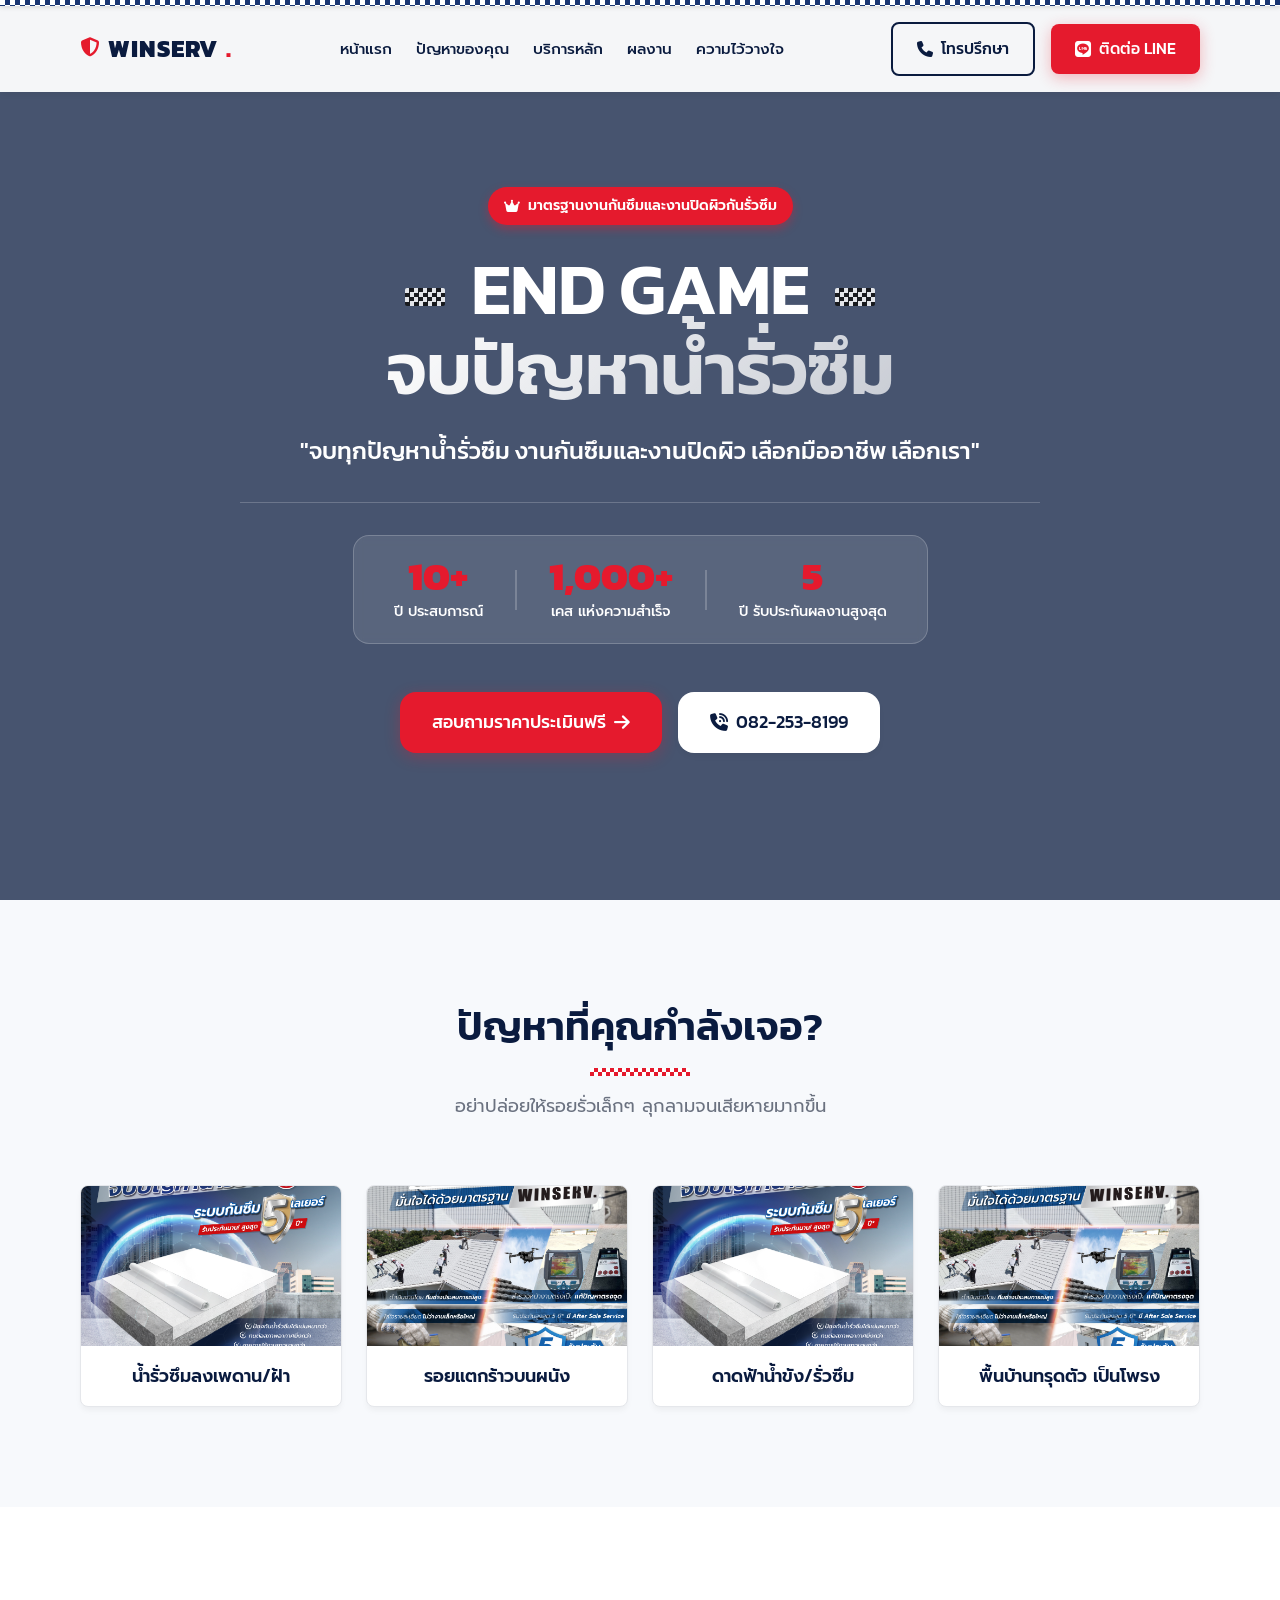
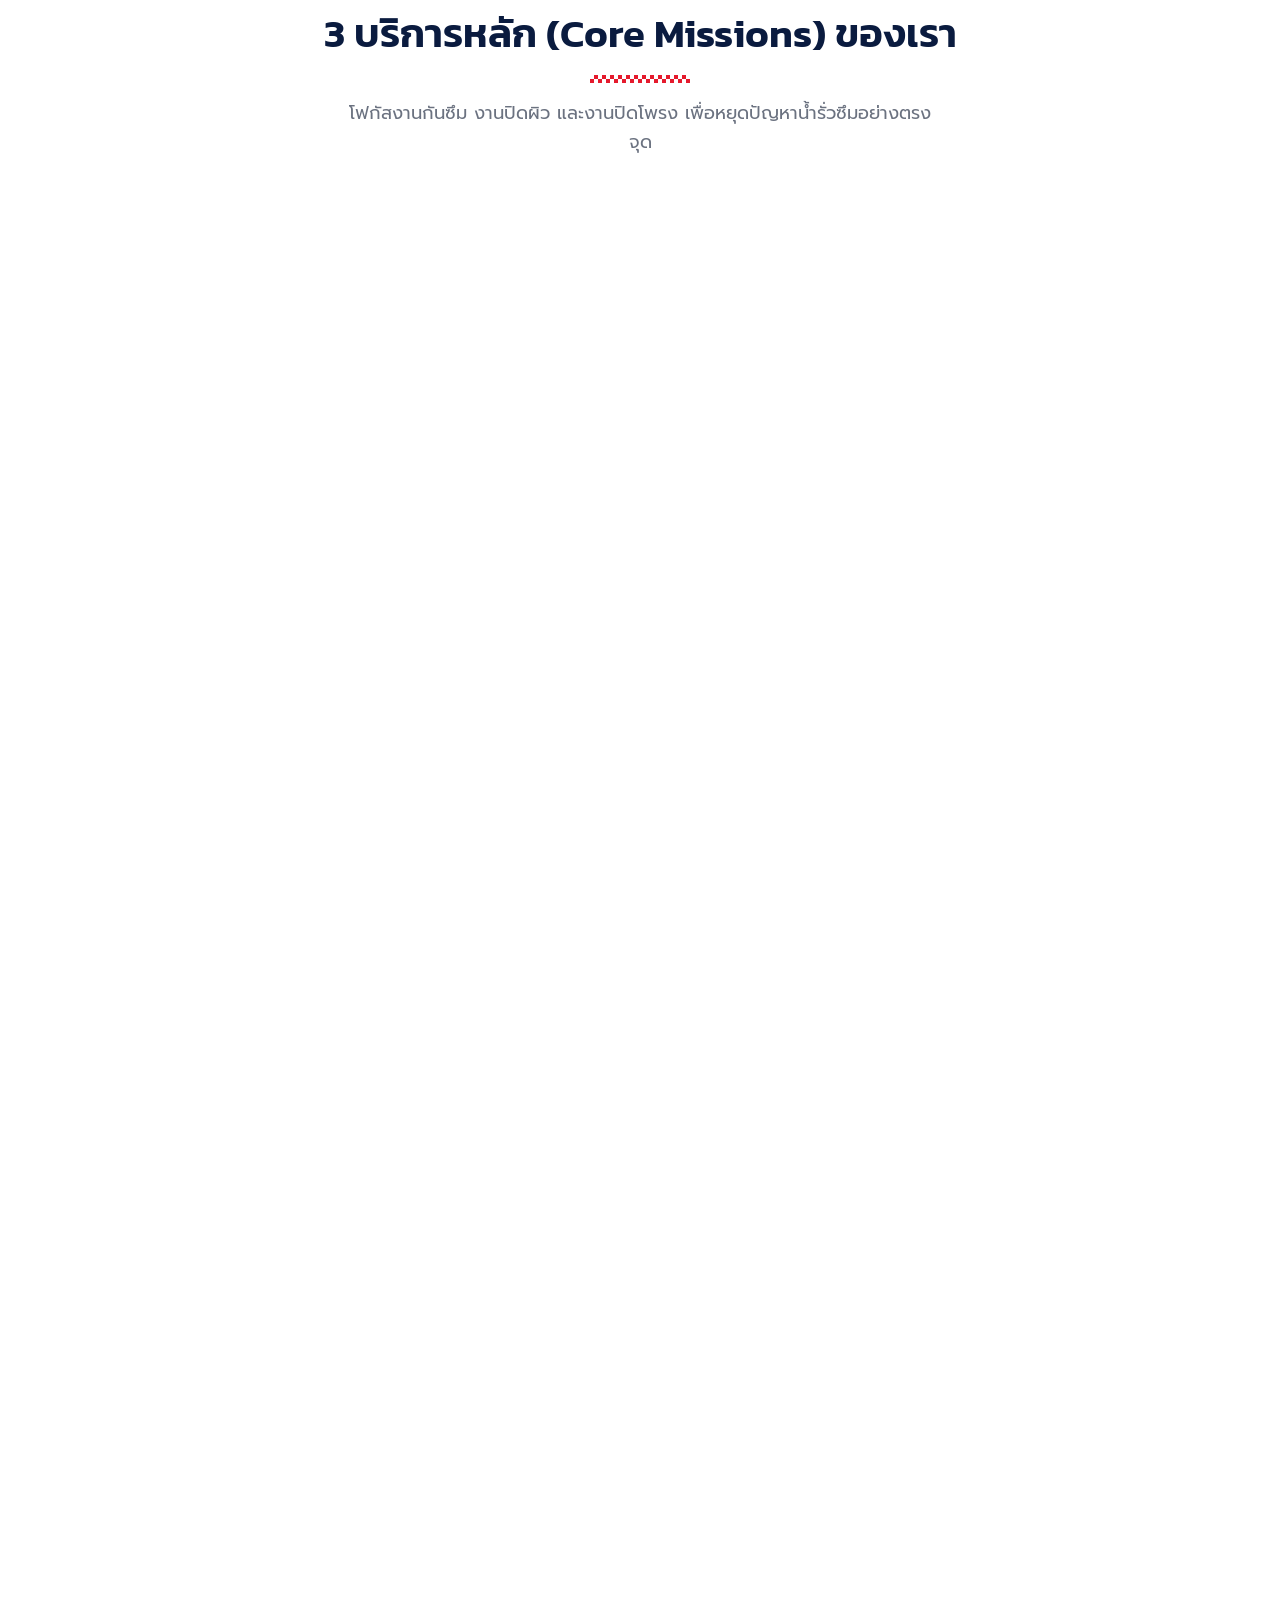
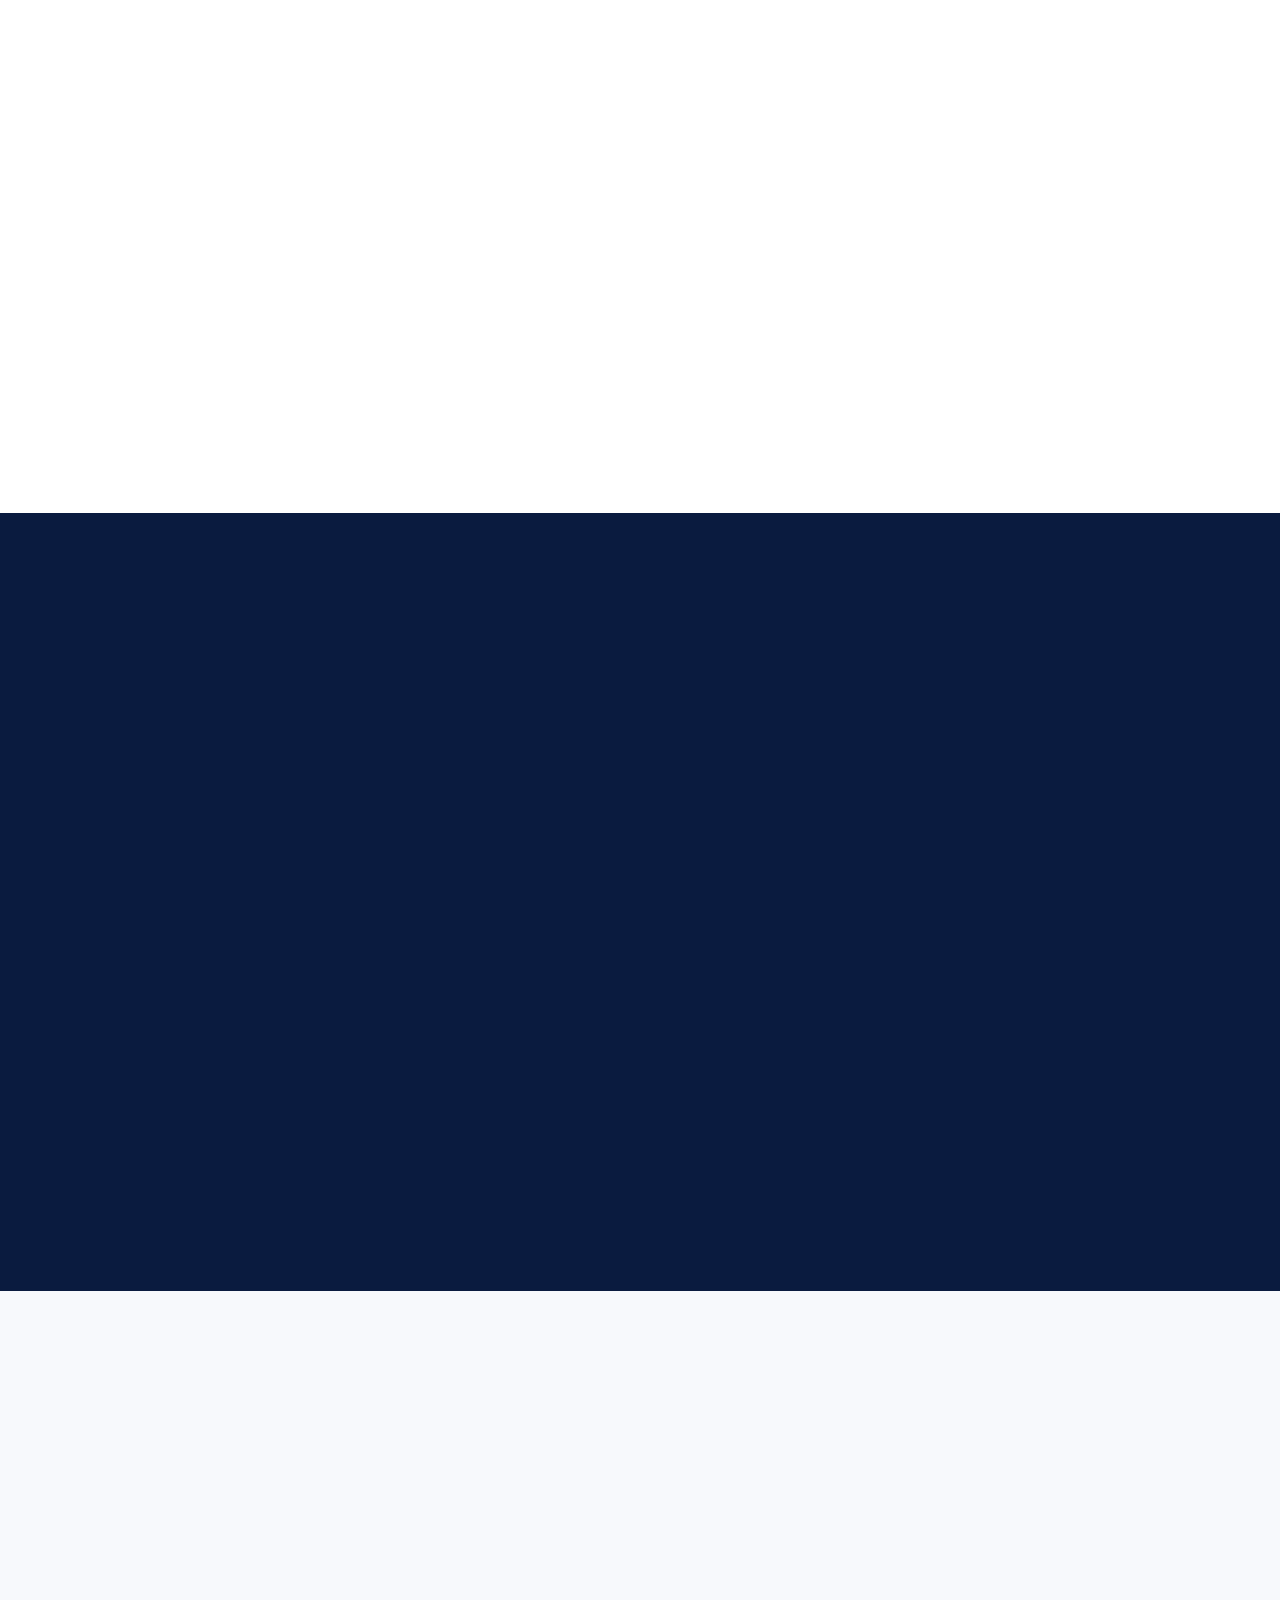
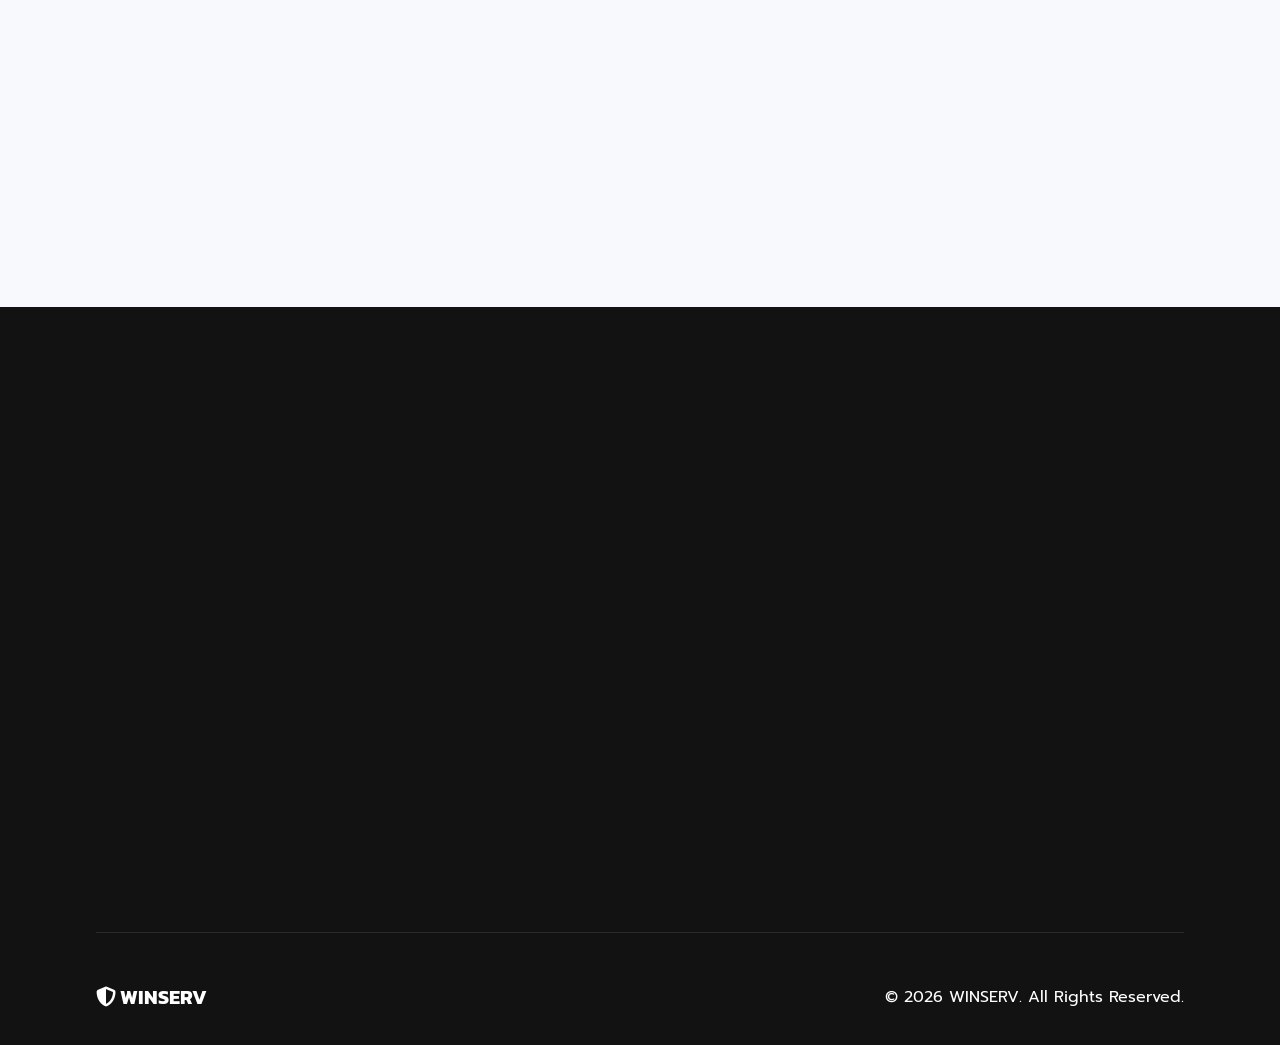
==== index.html @ d463c9d1 "Initial Winserv website Add landing page assets, scripts, styles, and media." ====
<!DOCTYPE html>
<html lang="th">

<head>
    <meta charset="UTF-8">
    <meta name="viewport" content="width=device-width, initial-scale=1.0">

    <!-- SEO Meta Tags -->
    <title>WINSERV | รับทำระบบกันซึม 5 เลเยอร์ ดาดฟ้า หลังคา รับประกัน 5 ปี</title>
    <meta name="description"
        content="จบทุกปัญหาน้ำรั่วซึม งานกันซึมและงานปิดผิว ดาดฟ้า หลังคา ผนัง เพดาน พร้อมบริการปิดโพรง โดยทีมช่างมืออาชีพ WINSERV ประสบการณ์กว่า 10 ปี ผลงานกว่า 1,000 เคส">
    <meta name="keywords"
        content="ระบบกันซึม 5 เลเยอร์, แก้น้ำรั่วซึม, กันซึมดาดฟ้า, กันซึมหลังคา, กันซึมผนัง, กันซึมเพดาน, อุดรอยร้าว, ซีลรอยต่อ, ปิดโพรงใต้พื้น, WINSERV">
    <meta name="author" content="WINSERV">

    <!-- Google Fonts -->
    <link rel="preconnect" href="https://fonts.googleapis.com">
    <link rel="preconnect" href="https://fonts.gstatic.com" crossorigin>
    <link
        href="https://fonts.googleapis.com/css2?family=Prompt:wght@300;400;500;600;700;800&family=Kanit:wght@400;500;600;700;800&display=swap"
        rel="stylesheet">

    <!-- FontAwesome for Icons -->
    <link rel="stylesheet" href="https://cdnjs.cloudflare.com/ajax/libs/font-awesome/6.4.0/css/all.min.css">

    <!-- Custom CSS -->
    <link rel="stylesheet" href="style.css">
</head>

<body>

    <!-- Racing Theme Top Strip -->
    <div class="chequered-strip"></div>

    <!-- Header / Navigation -->
    <header class="navbar" id="navbar">
        <div class="container nav-content">
            <a href="#" class="logo">
                <span class="logo-icon"><i class="fa-solid fa-shield-halved"></i></span>
                WINSERV<span class="dot">.</span>
            </a>

            <nav class="nav-links">
                <a href="#hero">หน้าแรก</a>
                <a href="#problems">ปัญหาของคุณ</a>
                <a href="#missions">บริการหลัก</a>
                <a href="#portfolio">ผลงาน</a>
                <a href="#trust">ความไว้วางใจ</a>
            </nav>

            <div class="nav-actions">
                <a href="tel:0822538199" class="btn btn-outline"><i class="fa-solid fa-phone"></i> โทรปรึกษา</a>
                <a href="#footer" class="btn btn-primary"><i class="fab fa-line"></i> ติดต่อ LINE</a>
                <button class="mobile-menu-btn" aria-label="Toggle menu"><i class="fa-solid fa-bars"></i></button>
            </div>
        </div>
    </header>

    <!-- Mobile Menu -->
    <div class="mobile-menu" id="mobile-menu">
        <div class="mobile-menu-content">
            <button class="close-menu-btn" id="close-menu-btn"><i class="fa-solid fa-times"></i></button>
            <nav class="mobile-nav-links">
                <a href="#hero">หน้าแรก</a>
                <a href="#problems">ปัญหาของคุณ</a>
                <a href="#missions">บริการหลัก</a>
                <a href="#portfolio">ผลงาน</a>
                <a href="#trust">ความไว้วางใจ</a>
            </nav>
            <div class="mobile-nav-footer">
                <a href="tel:0822538199" class="btn btn-outline block">082-253-8199</a>
                <a href="tel:0812533986" class="btn btn-outline block mt-1">081-253-3986</a>
            </div>
        </div>
    </div>

    <!-- Hero Section -->
    <section class="hero" id="hero">
        <div class="hero-bg">
            <video autoplay loop muted playsinline>
                <source src="VDO_WINSERV_Company Profile_low res.mp4" type="video/mp4">
            </video>
            <div class="video-overlay"></div>
        </div>
        <div class="container hero-content">
            <div class="badge fade-up"><i class="fa-solid fa-crown"></i> มาตรฐานงานกันซึมและงานปิดผิวกันรั่วซึม
            </div>
            <h1 class="fade-up delay-1">
                <span class="chequered-accent"></span>
                END GAME
                <span class="chequered-accent"></span><br>
                <span class="text-gradient">จบปัญหาน้ำรั่วซึม</span>
            </h1>

            <div class="hero-slogan fade-up delay-2">
                "จบทุกปัญหาน้ำรั่วซึม งานกันซึมและงานปิดผิว เลือกมืออาชีพ เลือกเรา"
            </div>

            <div class="stats-row fade-up delay-3">
                <div class="stat-item">
                    <span class="stat-num">10+</span>
                    <span class="stat-text">ปี ประสบการณ์</span>
                </div>
                <div class="stat-divider"></div>
                <div class="stat-item">
                    <span class="stat-num">1,000+</span>
                    <span class="stat-text">เคส แห่งความสำเร็จ</span>
                </div>
                <div class="stat-divider"></div>
                <div class="stat-item">
                    <span class="stat-num">5</span>
                    <span class="stat-text">ปี รับประกันผลงานสูงสุด</span>
                </div>
            </div>

            <div class="hero-buttons fade-up delay-4">
                <a href="#footer" class="btn btn-primary btn-lg pulse-animation">
                    สอบถามราคาประเมินฟรี <i class="fa-solid fa-arrow-right"></i>
                </a>
                <a href="tel:0822538199" class="btn btn-white btn-lg">
                    <i class="fa-solid fa-phone-volume"></i> 082-253-8199
                </a>
            </div>
        </div>
    </section>

    <!-- Problems You Face -->
    <section class="problems bg-light" id="problems">
        <div class="container">
            <div class="section-title reveal">
                <h2>ปัญหาที่คุณกำลังเจอ?</h2>
                <div class="title-line chequered-line"></div>
                <p>อย่าปล่อยให้รอยรั่วเล็กๆ ลุกลามจนเสียหายมากขึ้น</p>
            </div>

            <div class="problems-grid">
                <div class="problem-card reveal">
                    <div class="problem-img">
                        <img src="assets/mockups/mockup-problem-ceiling-leak.jpg" alt="น้ำรั่วซึมจากเพดาน">
                    </div>
                    <div class="problem-cap">น้ำรั่วซึมลงเพดาน/ฝ้า</div>
                </div>
                <div class="problem-card reveal delay-1">
                    <div class="problem-img">
                        <img src="assets/mockups/mockup-problem-wall-cracks.jpg" alt="รอยแตกร้าวบนผนังบ้าน">
                    </div>
                    <div class="problem-cap">รอยแตกร้าวบนผนัง</div>
                </div>
                <div class="problem-card reveal delay-2">
                    <div class="problem-img">
                        <img src="assets/mockups/mockup-problem-rooftop-ponding.jpg" alt="ดาดฟ้าน้ำขังและรั่วซึม">
                    </div>
                    <div class="problem-cap">ดาดฟ้าน้ำขัง/รั่วซึม</div>
                </div>
                <div class="problem-card reveal delay-3">
                    <div class="problem-img">
                        <img src="assets/mockups/mockup-problem-floor-void.jpg" alt="พื้นบ้านทรุดตัวเป็นโพรง">
                    </div>
                    <div class="problem-cap">พื้นบ้านทรุดตัว เป็นโพรง</div>
                </div>
            </div>
        </div>
    </section>

    <!-- Core Services (3 Missions) -->
    <section class="missions" id="missions">
        <div class="container">
            <div class="section-title reveal">
                <h2>3 บริการหลัก (Core Missions) ของเรา</h2>
                <div class="title-line chequered-line"></div>
                <p>โฟกัสงานกันซึม งานปิดผิว และงานปิดโพรง เพื่อหยุดปัญหาน้ำรั่วซึมอย่างตรงจุด</p>
            </div>

            <div class="missions-container">
                <!-- Mission 1 -->
                <div class="mission-row reveal">
                    <div class="mission-content">
                        <div class="mission-badge">Mission 1</div>
                        <h3>Waterproofing System (ระบบกันซึม)</h3>
                        <p>บริการติดตั้งระบบกันซึมพื้นผิวทุกชนิด สำหรับดาดฟ้า และผนัง ด้วยนวัตกรรม <strong>เกราะป้องกัน
                                5 ชั้น (5 High Protection Layers)</strong> ผสานการทำงานตั้งแต่ Base Coat จนถึง Top Coat
                            ขั้นสุด</p>
                        <ul class="mission-features">
                            <li><i class="fa-solid fa-check-circle"></i> <span><strong>High-Tech Survey:</strong>
                                    สำรวจจุดที่มองไม่เห็นด้วยโดรน (Drone)</span></li>
                            <li><i class="fa-solid fa-check-circle"></i> <span><strong>Thermal Scan:</strong>
                                    ตรวจจับความร้อนและความชื้นด้วยอินฟราเรด</span></li>
                            <li><i class="fa-solid fa-check-circle"></i> <span><strong>Moisture Meters:</strong>
                                    วัดค่าความชื้นคอนกรีตเพื่อให้กันซึมยึดเกาะแน่นที่สุด</span></li>
                        </ul>
                    </div>
                    <div class="mission-visual">
                        <div class="layered-concept">
                            <img src="Winserv_01_SP_2602.jpg" alt="Waterproofing System 5 Layers" class="img-main">
                        </div>
                    </div>
                </div>

                <!-- Mission 2 -->
                <div class="mission-row reverse reveal">
                    <div class="mission-content">
                        <div class="mission-badge">Mission 2</div>
                        <h3>Surface Repair & Void Sealing (งานซ่อมผิว & งานปิดโพรง)</h3>
                        <p>บริการอุดรอยรั่ว อุดรอยร้าวเชิงผิว/รอยต่อ และปิดโพรงใต้ตัวบ้านอย่างละเอียด
                            ลดความเสี่ยงความชื้นสะสม ดินไหล และปัญหาสัตว์เลื้อยคลานเข้าอยู่</p>
                        <ul class="mission-features">
                            <li><i class="fa-solid fa-check-circle"></i> <span>ติดตั้งและแก้ไขเสร็จรวดเร็วทันใจ</span>
                            </li>
                            <li><i class="fa-solid fa-check-circle"></i> <span>ดำเนินงานเที่ยงตรง
                                    เก็บงานเรียบร้อยตามมาตรฐานช่าง</span></li>
                            <li><i class="fa-solid fa-check-circle"></i> <span><strong>ทีม QC ตรวจสอบคุณภาพ:</strong>
                                    ตรวจความเรียบร้อยและความแน่นหนาในจุดสำคัญก่อนส่งมอบงาน</span></li>
                        </ul>
                    </div>
                    <div class="mission-visual">
                        <img src="Winserv_02_SP_260_V.2.jpg" alt="WINSERV Standards Drone and Survey" class="img-main">
                    </div>
                </div>

                <!-- Mission 3 -->
                <div class="mission-row reveal">
                    <div class="mission-content">
                        <div class="mission-badge">Mission 3</div>
                        <h3>Doors & Windows (งานประตูและหน้าต่าง)</h3>
                        <p>WINSERV เป็นตัวแทนติดตั้งหน้าต่างและประตูระดับมืออาชีพ ร่วมกับแบรนด์ชั้นนำระดับโลก
                            ไม่ว่าจะเป็น <strong>Windsor, Amigo, และ Tostem</strong></p>
                        <ul class="mission-features">
                            <li><i class="fa-solid fa-check-circle"></i> <span>ปิดสนิท ลดเสียงรบกวนจากภายนอก</span></li>
                            <li><i class="fa-solid fa-check-circle"></i>
                                <span><strong>เน้นความแม่นยำในทุกรอยต่อ:</strong>
                                    เพื่อป้องกันปัญหาน้ำซึมเข้าตามขอบสเกิร์ต/วงกบได้อย่างเด็ดขาด</span>
                            </li>
                            <li><i class="fa-solid fa-check-circle"></i> <span>ดีไซน์ทันสมัย
                                    เพิ่มความสวยงามให้ตัวอาคาร</span></li>
                        </ul>
                    </div>
                    <div class="mission-visual">
                        <img src="https://placehold.co/800x600/E51A2D/FFFFFF?text=Doors+and+Windows"
                            alt="Doors and Windows Windsor Tostem" class="img-main">
                    </div>
                </div>
            </div>
        </div>
    </section>

    <!-- Before & After Portfolio -->
    <section class="portfolio bg-dark text-white" id="portfolio">
        <div class="container">
            <div class="section-title reveal">
                <h2>ผลงานที่ผ่านมา (Before & After)</h2>
                <div class="title-line chequered-line"></div>
                <p>เห็นความแตกต่างอย่างชัดเจน นี่คือภาพถ่ายจากการลงพื้นที่จริงของ WINSERV</p>
            </div>

            <div class="bna-grid">
                <!-- Project 1 -->
                <div class="bna-card reveal">
                    <div class="bna-images">
                        <div class="bna-img before">
                            <span class="img-label">ก่อนทำ (Before)</span>
                            <img src="https://placehold.co/600x400/333333/FFFFFF?text=Before+-+Old+Roof"
                                alt="ก่อนทำ ดาดฟ้าเก่าร้าว">
                        </div>
                        <div class="bna-img after">
                            <span class="img-label">หลังทำ (After)</span>
                            <img src="https://placehold.co/600x400/0A1B3F/FFFFFF?text=After+-+New+Roof"
                                alt="หลังทำ ระบบ 5 เลเยอร์ดาดฟ้าใหม่">
                        </div>
                    </div>
                    <div class="bna-info">
                        <h3>แก้ปัญหาน้ำรั่วดาดฟ้า อพาร์ทเมนท์</h3>
                        <p>ใช้โดรนสำรวจ และทำระบบกันซึม 5 เลเยอร์ ปกป้องผู้พักอาศัย 100%</p>
                    </div>
                </div>

                <!-- Project 2 -->
                <div class="bna-card reveal delay-1">
                    <div class="bna-images">
                        <div class="bna-img before">
                            <span class="img-label">ก่อนทำ (Before)</span>
                            <img src="https://placehold.co/600x400/333333/FFFFFF?text=Before+-+Factory+Roof"
                                alt="ก่อนทำ หลังคางานโรงงาน">
                        </div>
                        <div class="bna-img after">
                            <span class="img-label">หลังทำ (After)</span>
                            <img src="https://placehold.co/600x400/0A1B3F/FFFFFF?text=After+-+Factory+Roof"
                                alt="หลังทำ กันซึมหลังคาเมทัลชีท">
                        </div>
                    </div>
                    <div class="bna-info">
                        <h3>งานกันซึมหลังคา โกดังสินค้า</h3>
                        <p>ลดภาวะความร้อนด้วย Thermal Scan และเคลือบกันซึมปิดตามรอยน็อตแบบมิดชิด</p>
                    </div>
                </div>
            </div>
        </div>
    </section>

    <!-- Trust / Partners Section -->
    <section class="trust bg-light" id="trust">
        <div class="container container-sm text-center">
            <div class="section-title reveal">
                <h2>ความไว้วางใจจากแบรนด์ชั้นนำ</h2>
                <div class="title-line chequered-line"></div>
                <p>พันธมิตรระดับประเทศและองค์กรที่มั่นใจเลือกใช้ทีมช่างมืออาชีพที่ผ่านการรับรองจากเรา</p>
            </div>

            <div class="partner-logos reveal delay-1">
                <div class="partner-card">
                    <img src="https://www.lh.co.th/assets/images/logo.svg" alt="Land & Houses" class="brand-logo"
                        referrerpolicy="no-referrer">
                </div>
                <div class="partner-card">
                    <img src="https://www.sansiri.com/common/assets/images/logo/sansiri-logo-2022.svg" alt="Sansiri"
                        class="brand-logo" referrerpolicy="no-referrer">
                </div>
                <div class="partner-card">
                    <img src="https://www.pf.co.th/assets/img/logo-pf.svg" alt="Property Perfect" class="brand-logo"
                        referrerpolicy="no-referrer">
                </div>
                <div class="partner-card border-brand">
                    <img src="https://www.windsor.co.th/assets/images/logo.png" alt="WINDSOR" class="brand-logo"
                        referrerpolicy="no-referrer">
                </div>
                <div class="partner-card border-brand">
                    <img src="https://www.google.com/s2/favicons?domain=amigothailand.com&sz=128" alt="AMIGO"
                        class="brand-logo" referrerpolicy="no-referrer">
                    <span style="font-size: 1rem; color: #121212; padding-left: 8px;">AMIGO</span>
                </div>
                <div class="partner-card border-brand">
                    <img src="https://tostemthailand.com/wp-content/themes/tostem/assets/images/logo.svg" alt="TOSTEM"
                        class="brand-logo" referrerpolicy="no-referrer">
                </div>
            </div>
        </div>
    </section>

    <!-- Footer / Contact CTA -->
    <footer class="footer" id="footer">
        <div class="container">
            <div class="contact-card reveal">
                <div class="contact-header">
                    <h2>รีบ จบปัญหาน้ำรั่วซึม ก่อนลุกลาม!</h2>
                    <p>รับประกันผลงานสูงสุด 5 ปี ปรึกษาผู้เชี่ยวชาญจาก WINSERV ฟรี วันนี้</p>
                </div>

                <div class="contact-grid">
                    <div class="contact-item">
                        <div class="c-icon"><i class="fa-solid fa-phone"></i></div>
                        <h4>โทรศัพท์</h4>
                        <a href="tel:0822538199">082-253-8199</a>
                        <a href="tel:0812533986">081-253-3986</a>
                    </div>

                    <div class="contact-item highlight-box">
                        <div class="c-icon"><i class="fa-brands fa-line"></i></div>
                        <h4>LINE Official</h4>
                        <a href="https://line.me/ti/p/~@winserv" target="_blank"
                            style="font-size: 1.75rem;">@winserv</a>
                        <p class="text-sm">ทักไลน์เพื่อส่งรูปหน้างาน ให้เราประเมินเบื้องต้น</p>
                    </div>

                    <div class="contact-item">
                        <div class="c-icon"><i class="fa-brands fa-facebook-f"></i></div>
                        <h4>Facebook</h4>
                        <a href="#" style="font-size: 1.1rem; line-height: 1.4;">WinServ. แก้ไขน้ำรั่วซึมหลังคา
                            ดาดฟ้า</a>
                    </div>
                </div>
            </div>

            <div class="footer-bottom">
                <div class="footer-logo">
                    <i class="fa-solid fa-shield-halved"></i> WINSERV
                </div>
                <p>&copy; 2026 WINSERV. All Rights Reserved.</p>
            </div>
        </div>
    </footer>

    <!-- JS -->
    <script src="script.js"></script>
</body>

</html>
---- style.css ----
/* 
======================================================
WINSERV Brand StyleSheet - Premium Aesthetic + Racing
======================================================
*/

:root {
    /* Brand Colors */
    --primary: #0A1B3F;
    /* Deep Navy Blue */
    --primary-light: #1A3673;
    --secondary: #E51A2D;
    /* Strong Red */
    --secondary-hover: #C41525;
    --accent: #007BFF;

    /* Neutrals */
    --light: #F7F9FC;
    --dark: #121212;
    --gray: #6B7280;
    --gray-light: #E5E7EB;
    --white: #FFFFFF;

    /* UI Adjustments */
    --radius-sm: 8px;
    --radius-md: 16px;
    --radius-lg: 24px;

    --shadow-sm: 0 4px 6px -1px rgba(0, 0, 0, 0.05);
    --shadow-md: 0 10px 30px -5px rgba(10, 27, 63, 0.1);
    --shadow-lg: 0 20px 40px -5px rgba(10, 27, 63, 0.15);

    /* Typography */
    --font-heading: 'Kanit', sans-serif;
    --font-body: 'Prompt', sans-serif;
    --transition: all 0.3s cubic-bezier(0.25, 0.8, 0.25, 1);
}

/* ----------------- BASE GLOBALS ----------------- */
* {
    margin: 0;
    padding: 0;
    box-sizing: border-box;
}

html {
    scroll-behavior: smooth;
    font-size: 16px;
}

body {
    font-family: var(--font-body);
    color: var(--dark);
    background-color: var(--white);
    line-height: 1.6;
    overflow-x: hidden;
}

h1,
h2,
h3,
h4,
h5,
h6 {
    font-family: var(--font-heading);
    font-weight: 600;
    line-height: 1.3;
}

a {
    text-decoration: none;
    color: inherit;
    transition: var(--transition);
}

img {
    max-width: 100%;
    height: auto;
    display: block;
    border-radius: var(--radius-sm);
}

.container {
    width: 100%;
    max-width: 1200px;
    margin: 0 auto;
    padding: 0 24px;
    padding-inline: clamp(20px, 4vw, 40px);
}

.container-sm {
    max-width: 900px;
}

/* Utilities */
.bg-light {
    background-color: var(--light);
}

.bg-dark {
    background-color: var(--primary);
}

.text-white {
    color: var(--white);
}

.text-primary {
    color: var(--primary);
}

.text-secondary {
    color: var(--secondary);
}

.text-center {
    text-align: center;
}

.text-sm {
    font-size: 0.9rem;
    color: var(--gray);
    margin-top: 5px;
}

.text-gradient {
    background: linear-gradient(135deg, var(--white), rgba(255, 255, 255, 0.7));
    -webkit-background-clip: text;
    -webkit-text-fill-color: transparent;
    background-clip: text;
}

.highlight {
    font-weight: 700;
    color: var(--secondary);
}

.block {
    display: block;
    width: 100%;
    text-align: center;
}

.mt-1 {
    margin-top: 10px;
}

/* ----------------- BUTTONS ----------------- */
.btn {
    display: inline-flex;
    align-items: center;
    justify-content: center;
    gap: 8px;
    padding: 12px 24px;
    border-radius: var(--radius-sm);
    font-family: var(--font-heading);
    font-weight: 500;
    cursor: pointer;
    border: none;
    transition: var(--transition);
    font-size: 1rem;
}

.btn-primary {
    background-color: var(--secondary);
    color: var(--white);
    box-shadow: 0 4px 15px rgba(229, 26, 45, 0.3);
}

.btn-primary:hover {
    background-color: var(--secondary-hover);
    transform: translateY(-2px);
    box-shadow: 0 6px 20px rgba(229, 26, 45, 0.4);
}

.btn-outline {
    background-color: transparent;
    color: var(--primary);
    border: 2px solid var(--primary);
}

.btn-outline:hover {
    background-color: var(--primary);
    color: var(--white);
}

.btn-white {
    background-color: var(--white);
    color: var(--primary);
    box-shadow: var(--shadow-sm);
}

.btn-white:hover {
    background-color: var(--light);
    transform: translateY(-2px);
}

.btn-lg {
    padding: 16px 32px;
    font-size: 1.125rem;
    border-radius: var(--radius-md);
}

.pulse-animation {
    animation: pulse 2s infinite;
}

@keyframes pulse {
    0% {
        box-shadow: 0 0 0 0 rgba(229, 26, 45, 0.7);
    }

    70% {
        box-shadow: 0 0 0 15px rgba(229, 26, 45, 0);
    }

    100% {
        box-shadow: 0 0 0 0 rgba(229, 26, 45, 0);
    }
}

/* ----------------- NAVIGATION ----------------- */
.navbar {
    position: fixed;
    top: 6px;
    left: 0;
    width: 100%;
    z-index: 1000;
    transition: var(--transition);
    background-color: rgba(255, 255, 255, 0.95);
    backdrop-filter: blur(10px);
    box-shadow: var(--shadow-sm);
    padding: 16px 0;
}

.navbar.scrolled {
    padding: 12px 0;
    box-shadow: var(--shadow-md);
}

.nav-content {
    display: flex;
    justify-content: space-between;
    align-items: center;
}

.logo {
    display: flex;
    align-items: center;
    gap: 8px;
    font-family: var(--font-heading);
    font-size: 1.5rem;
    font-weight: 800;
    color: var(--primary);
    letter-spacing: 1px;
}

.logo-icon {
    color: var(--secondary);
    font-size: 1.2rem;
}

.logo .dot {
    color: var(--secondary);
}

.nav-links {
    display: flex;
    gap: 24px;
}

.nav-links a {
    font-weight: 500;
    color: var(--primary);
    font-size: 0.95rem;
    position: relative;
}

.nav-links a::after {
    content: '';
    position: absolute;
    width: 0;
    height: 2px;
    background-color: var(--secondary);
    bottom: -4px;
    left: 0;
    transition: var(--transition);
}

.nav-links a:hover::after {
    width: 100%;
}

.nav-actions {
    display: flex;
    gap: 16px;
    align-items: center;
}

.mobile-menu-btn {
    display: none;
    background: none;
    border: none;
    font-size: 1.5rem;
    color: var(--primary);
    cursor: pointer;
}

/* Mobile Menu Overlay */
.mobile-menu {
    position: fixed;
    top: 0;
    left: 0;
    width: 100%;
    height: 100vh;
    background-color: rgba(10, 27, 63, 0.95);
    backdrop-filter: blur(10px);
    z-index: 2000;
    transform: translateX(100%);
    transition: transform 0.4s ease;
    display: flex;
    align-items: center;
    justify-content: center;
}

.mobile-menu.active {
    transform: translateX(0);
}

.mobile-menu-content {
    width: 100%;
    padding: 32px;
    text-align: center;
}

.close-menu-btn {
    position: absolute;
    top: 24px;
    right: 24px;
    background: none;
    border: none;
    color: var(--white);
    font-size: 2rem;
    cursor: pointer;
}

.mobile-nav-links {
    display: flex;
    flex-direction: column;
    gap: 24px;
    margin-bottom: 40px;
}

.mobile-nav-links a {
    font-family: var(--font-heading);
    font-size: 1.5rem;
    color: var(--white);
    font-weight: 500;
}

/* ----------------- RACING CHEQUERED THEME ----------------- */
.chequered-strip {
    width: 100%;
    height: 6px;
    background-image: conic-gradient(#1A3673 90deg, #ffffff 90deg 180deg, #1A3673 180deg 270deg, #ffffff 270deg);
    background-size: 10px 10px;
    position: fixed;
    top: 0;
    left: 0;
    z-index: 2000;
    box-shadow: 0 2px 4px rgba(0, 0, 0, 0.1);
}

.chequered-accent {
    display: inline-block;
    width: 40px;
    height: 18px;
    background-image: conic-gradient(#121212 90deg, #ffffff 90deg 180deg, #121212 180deg 270deg, #ffffff 270deg);
    background-size: 9px 9px;
    margin: 0 12px;
    vertical-align: middle;
    border-radius: 2px;
    opacity: 0.85;
}

/* ----------------- STANDARDIZED SECTIONS ----------------- */
section {
    padding: 100px 0;
}

.section-title {
    text-align: center;
    margin-bottom: 64px;
}

.section-title h2 {
    font-size: 2.5rem;
    margin-bottom: 16px;
    color: var(--primary);
}

.section-title p {
    font-size: 1.125rem;
    color: var(--gray);
    max-width: 600px;
    margin: 0 auto;
}

.bg-dark .section-title h2 {
    color: var(--white);
}

.bg-dark .section-title p {
    color: var(--gray-light);
}

.title-line {
    width: 60px;
    height: 4px;
    background-color: var(--secondary);
    margin: 0 auto 16px;
    border-radius: 2px;
}

.title-line.chequered-line {
    background-color: transparent;
    background-image: conic-gradient(var(--secondary) 90deg, #ffffff 90deg 180deg, var(--secondary) 180deg 270deg, #ffffff 270deg);
    background-size: 8px 8px;
    height: 8px;
    width: 100px;
    border-radius: 0;
}

/* ----------------- HERO SECTION ----------------- */
.hero {
    position: relative;
    padding: 140px 0 100px;
    display: flex;
    align-items: center;
    min-height: 100vh;
    overflow: hidden;
}

.hero-bg {
    position: absolute;
    top: 0;
    left: 0;
    width: 100%;
    height: 100%;
    z-index: 1;
    overflow: hidden;
}

.hero-bg video {
    width: 100%;
    height: 100%;
    object-fit: cover;
    position: absolute;
    top: 50%;
    left: 50%;
    transform: translate(-50%, -50%);
}

.video-overlay {
    position: absolute;
    inset: 0;
    background: rgba(10, 27, 63, 0.75);
    z-index: 2;
}

/* Darker overlay for white text */
.hero-content {
    position: relative;
    z-index: 3;
    text-align: center;
    max-width: 900px;
    margin: 0 auto;
}

.badge {
    display: inline-flex;
    align-items: center;
    gap: 8px;
    background-color: var(--secondary);
    color: var(--white);
    padding: 8px 16px;
    border-radius: 100px;
    font-size: 0.875rem;
    font-weight: 600;
    margin-bottom: 24px;
    box-shadow: 0 4px 10px rgba(229, 26, 45, 0.4);
}

.hero h1 {
    font-size: 4.5rem;
    line-height: 1.1;
    margin-bottom: 24px;
    color: var(--white);
    letter-spacing: -1px;
}

.hero-slogan {
    font-size: 1.5rem;
    font-weight: 500;
    font-family: var(--font-heading);
    color: var(--white);
    margin: 0 auto 32px;
    border-bottom: 1px solid rgba(255, 255, 255, 0.2);
    padding-bottom: 32px;
    max-width: 800px;
}

.stats-row {
    display: flex;
    justify-content: center;
    align-items: center;
    gap: 32px;
    margin-bottom: 48px;
    background: rgba(255, 255, 255, 0.1);
    backdrop-filter: blur(5px);
    display: inline-flex;
    padding: 20px 40px;
    border-radius: var(--radius-md);
    border: 1px solid rgba(255, 255, 255, 0.2);
}

.stat-item {
    display: flex;
    flex-direction: column;
    text-align: center;
}

.stat-num {
    font-size: 2.5rem;
    font-weight: 800;
    color: var(--secondary);
    font-family: var(--font-heading);
    line-height: 1;
    margin-bottom: 4px;
}

.stat-text {
    color: var(--white);
    font-size: 0.9rem;
    font-weight: 500;
}

.stat-divider {
    width: 2px;
    height: 40px;
    background-color: rgba(255, 255, 255, 0.2);
}

.hero-buttons {
    display: flex;
    justify-content: center;
    gap: 16px;
}

/* ----------------- PROBLEMS SECTION ----------------- */
.problems-grid {
    display: grid;
    grid-template-columns: repeat(4, 1fr);
    gap: 24px;
}

.problem-card {
    background: var(--white);
    border-radius: var(--radius-sm);
    overflow: hidden;
    box-shadow: var(--shadow-sm);
    transition: var(--transition);
    border: 1px solid var(--gray-light);
}

.problem-card:hover {
    transform: translateY(-8px);
    box-shadow: var(--shadow-md);
    border-color: var(--secondary);
}

.problem-img {
    height: 160px;
    overflow: hidden;
}

.problem-img img {
    width: 100%;
    height: 100%;
    object-fit: cover;
    border-radius: 0;
    filter: grayscale(20%);
    transition: filter 0.3s;
}

.problem-card:hover .problem-img img {
    filter: grayscale(0%);
}

.problem-cap {
    padding: 16px;
    text-align: center;
    font-weight: 600;
    font-size: 1.1rem;
    color: var(--primary);
}

/* ----------------- MISSIONS SECTION (CORE SERVICES) ----------------- */
.missions-container {
    display: flex;
    flex-direction: column;
    gap: 64px;
}

.mission-row {
    display: flex;
    align-items: center;
    gap: 48px;
    background: var(--white);
    padding: 48px;
    border-radius: var(--radius-lg);
    box-shadow: var(--shadow-md);
    position: relative;
    border-top: 5px solid var(--primary);
}

.mission-row.reverse {
    flex-direction: row-reverse;
    border-top: 5px solid var(--secondary);
}

.mission-content {
    flex: 1;
}

.mission-visual {
    flex: 1;
}

.mission-visual img {
    width: 100%;
    border-radius: var(--radius-md);
    box-shadow: var(--shadow-lg);
    transition: transform 0.4s;
}

.mission-row:hover .mission-visual img {
    transform: scale(1.02);
}

.mission-badge {
    display: inline-block;
    background: var(--primary-light);
    color: var(--white);
    padding: 6px 16px;
    border-radius: var(--radius-sm);
    font-weight: 600;
    font-size: 0.9rem;
    margin-bottom: 16px;
    letter-spacing: 1px;
}

.mission-row.reverse .mission-badge {
    background: var(--secondary);
}

.mission-content h3 {
    font-size: 2rem;
    color: var(--primary);
    margin-bottom: 16px;
}

.mission-content p {
    color: var(--gray);
    font-size: 1.1rem;
    margin-bottom: 24px;
}

.mission-features {
    list-style: none;
    display: flex;
    flex-direction: column;
    gap: 12px;
}

.mission-features li {
    display: flex;
    align-items: flex-start;
    gap: 12px;
    color: var(--dark);
}

.mission-features i {
    color: var(--secondary);
    font-size: 1.25rem;
    margin-top: 4px;
}

/* ----------------- PORTFOLIO (BEFORE & AFTER) ----------------- */
.bna-grid {
    display: grid;
    grid-template-columns: repeat(2, 1fr);
    gap: 32px;
}

.bna-card {
    background: rgba(255, 255, 255, 0.05);
    border-radius: var(--radius-md);
    overflow: hidden;
    border: 1px solid rgba(255, 255, 255, 0.1);
    transition: var(--transition);
}

.bna-card:hover {
    transform: translateY(-5px);
    background: rgba(255, 255, 255, 0.1);
    border-color: rgba(255, 255, 255, 0.2);
}

.bna-images {
    display: flex;
    width: 100%;
    border-bottom: 1px solid rgba(255, 255, 255, 0.1);
}

.bna-img {
    width: 50%;
    position: relative;
    overflow: hidden;
}

.bna-img img {
    width: 100%;
    height: 260px;
    object-fit: cover;
    border-radius: 0;
}

.img-label {
    position: absolute;
    top: 12px;
    left: 12px;
    background: rgba(0, 0, 0, 0.7);
    color: var(--white);
    padding: 4px 12px;
    border-radius: 4px;
    font-size: 0.8rem;
    font-weight: 600;
    z-index: 2;
}

.bna-img.after .img-label {
    background: var(--secondary);
}

.bna-info {
    padding: 24px;
}

.bna-info h3 {
    font-size: 1.25rem;
    color: var(--white);
    margin-bottom: 8px;
}

.bna-info p {
    color: var(--gray-light);
    font-size: 0.95rem;
    margin: 0;
}

/* ----------------- TRUST (PARTNERS) ----------------- */
.partner-logos {
    display: flex;
    flex-wrap: wrap;
    justify-content: center;
    gap: 24px;
    margin-top: 32px;
}

.partner-card {
    background: var(--white);
    padding: 20px 32px;
    border-radius: var(--radius-md);
    box-shadow: var(--shadow-sm);
    display: flex;
    align-items: center;
    gap: 12px;
    font-weight: 700;
    font-family: var(--font-heading);
    color: var(--gray);
    font-size: 1.25rem;
    transition: var(--transition);
    border: 2px solid transparent;
}

.partner-card:hover {
    transform: translateY(-4px);
    box-shadow: var(--shadow-md);
    color: var(--primary);
}

.partner-card {
    min-width: 160px;
    justify-content: center;
}

.partner-card .brand-logo {
    height: 45px;
    width: auto;
    max-width: 160px;
    object-fit: contain;
    filter: grayscale(100%) opacity(0.7);
    transition: var(--transition);
}

.partner-card:hover .brand-logo {
    filter: grayscale(0%) opacity(1);
    transform: scale(1.05);
}

.partner-card i {
    font-size: 1.8rem;
    color: var(--primary-light);
}

.partner-card.border-brand {
    border-color: var(--gray-light);
}

/* ----------------- FOOTER / CTA ----------------- */
.footer {
    background-color: var(--dark);
    padding-top: 56px;
    color: var(--white);
}

/* Give the footer CTA card more breathing room on the sides */
.footer .container {
    padding-inline: clamp(24px, 5vw, 56px);
}

.contact-card {
    background-color: var(--white);
    border-radius: var(--radius-lg);
    box-shadow: var(--shadow-lg);
    padding: 72px 64px 64px;
    transform: translateY(-24px);
    margin-bottom: -24px;
    color: var(--dark);
}

.contact-header {
    text-align: center;
    margin-bottom: 48px;
}

.contact-header h2 {
    font-size: 2.5rem;
    color: var(--primary);
    margin-bottom: 8px;
}

.contact-grid {
    display: grid;
    grid-template-columns: repeat(3, 1fr);
    gap: 48px;
    text-align: center;
}

.contact-item {
    padding: 40px 32px;
    border-radius: var(--radius-md);
    background-color: var(--light);
    border: 1px solid var(--gray-light);
    transition: var(--transition);
}

.contact-item:hover {
    border-color: var(--secondary);
    transform: translateY(-5px);
    box-shadow: var(--shadow-md);
}

.highlight-box {
    background-color: rgba(229, 26, 45, 0.05);
    border-color: rgba(229, 26, 45, 0.2);
}

.c-icon {
    width: 60px;
    height: 60px;
    margin: 0 auto 16px;
    background-color: var(--primary);
    border-radius: 50%;
    display: flex;
    align-items: center;
    justify-content: center;
    font-size: 1.5rem;
    color: var(--white);
    box-shadow: var(--shadow-sm);
}

.highlight-box .c-icon {
    background-color: #00B900;
}

/* Line Green */
.contact-item h4 {
    font-size: 1.125rem;
    margin-bottom: 12px;
    color: var(--primary);
}

.contact-item a {
    display: block;
    font-size: 1.25rem;
    font-weight: 700;
    color: var(--secondary);
    margin-bottom: 8px;
}

.highlight-box a {
    color: #00B900;
}

.footer-bottom {
    display: flex;
    justify-content: space-between;
    align-items: center;
    padding: 48px 0 32px;
    margin-top: 32px;
    border-top: 1px solid rgba(255, 255, 255, 0.1);
}

.footer-logo {
    font-family: var(--font-heading);
    font-weight: 700;
    font-size: 1.25rem;
    color: var(--white);
}

/* ----------------- ANIMATIONS ----------------- */
.fade-up {
    opacity: 0;
    transform: translateY(30px);
    transition: opacity 0.8s ease, transform 0.8s ease;
}

.fade-up.visible {
    opacity: 1;
    transform: translateY(0);
}

.reveal {
    opacity: 0;
    transform: translateY(40px);
    transition: all 0.8s cubic-bezier(0.5, 0, 0, 1);
}

.reveal.active {
    opacity: 1;
    transform: translateY(0);
}

.delay-1 {
    transition-delay: 0.1s;
}

.delay-2 {
    transition-delay: 0.2s;
}

.delay-3 {
    transition-delay: 0.3s;
}

.delay-4 {
    transition-delay: 0.4s;
}

/* ----------------- RESPONSIVE DESIGN ----------------- */
@media (max-width: 992px) {

    .nav-links,
    .nav-actions .btn {
        display: none;
    }

    .mobile-menu-btn {
        display: block;
    }

    .hero h1 {
        font-size: 3.5rem;
    }

    .problems-grid {
        grid-template-columns: repeat(2, 1fr);
    }

    .mission-row,
    .mission-row.reverse {
        flex-direction: column;
        text-align: center;
        gap: 32px;
        padding: 32px;
    }

    .mission-features li {
        align-items: center;
        text-align: left;
    }

    .bna-grid,
    .contact-grid {
        grid-template-columns: repeat(2, 1fr);
    }
}

@media (max-width: 768px) {
    .footer .container {
        padding-inline: 24px;
    }

    .hero {
        padding: 120px 0 80px;
    }

    .hero h1 {
        font-size: 2.5rem;
    }

    .hero-slogan {
        font-size: 1.1rem;
        margin-bottom: 24px;
        padding-bottom: 24px;
    }

    .stats-row {
        flex-direction: column;
        padding: 20px;
        gap: 16px;
        width: 100%;
        border: none;
        background: transparent;
    }

    .stat-divider {
        width: 100%;
        height: 1px;
    }

    .hero-buttons {
        flex-direction: column;
    }

    .problems-grid,
    .bna-grid,
    .contact-grid {
        grid-template-columns: 1fr;
    }

    .contact-card {
        padding: 40px clamp(20px, 5vw, 32px) 32px;
        transform: translateY(-16px);
        margin-bottom: -16px;
    }

    .footer-bottom {
        flex-direction: column;
        text-align: center;
        gap: 16px;
    }
}
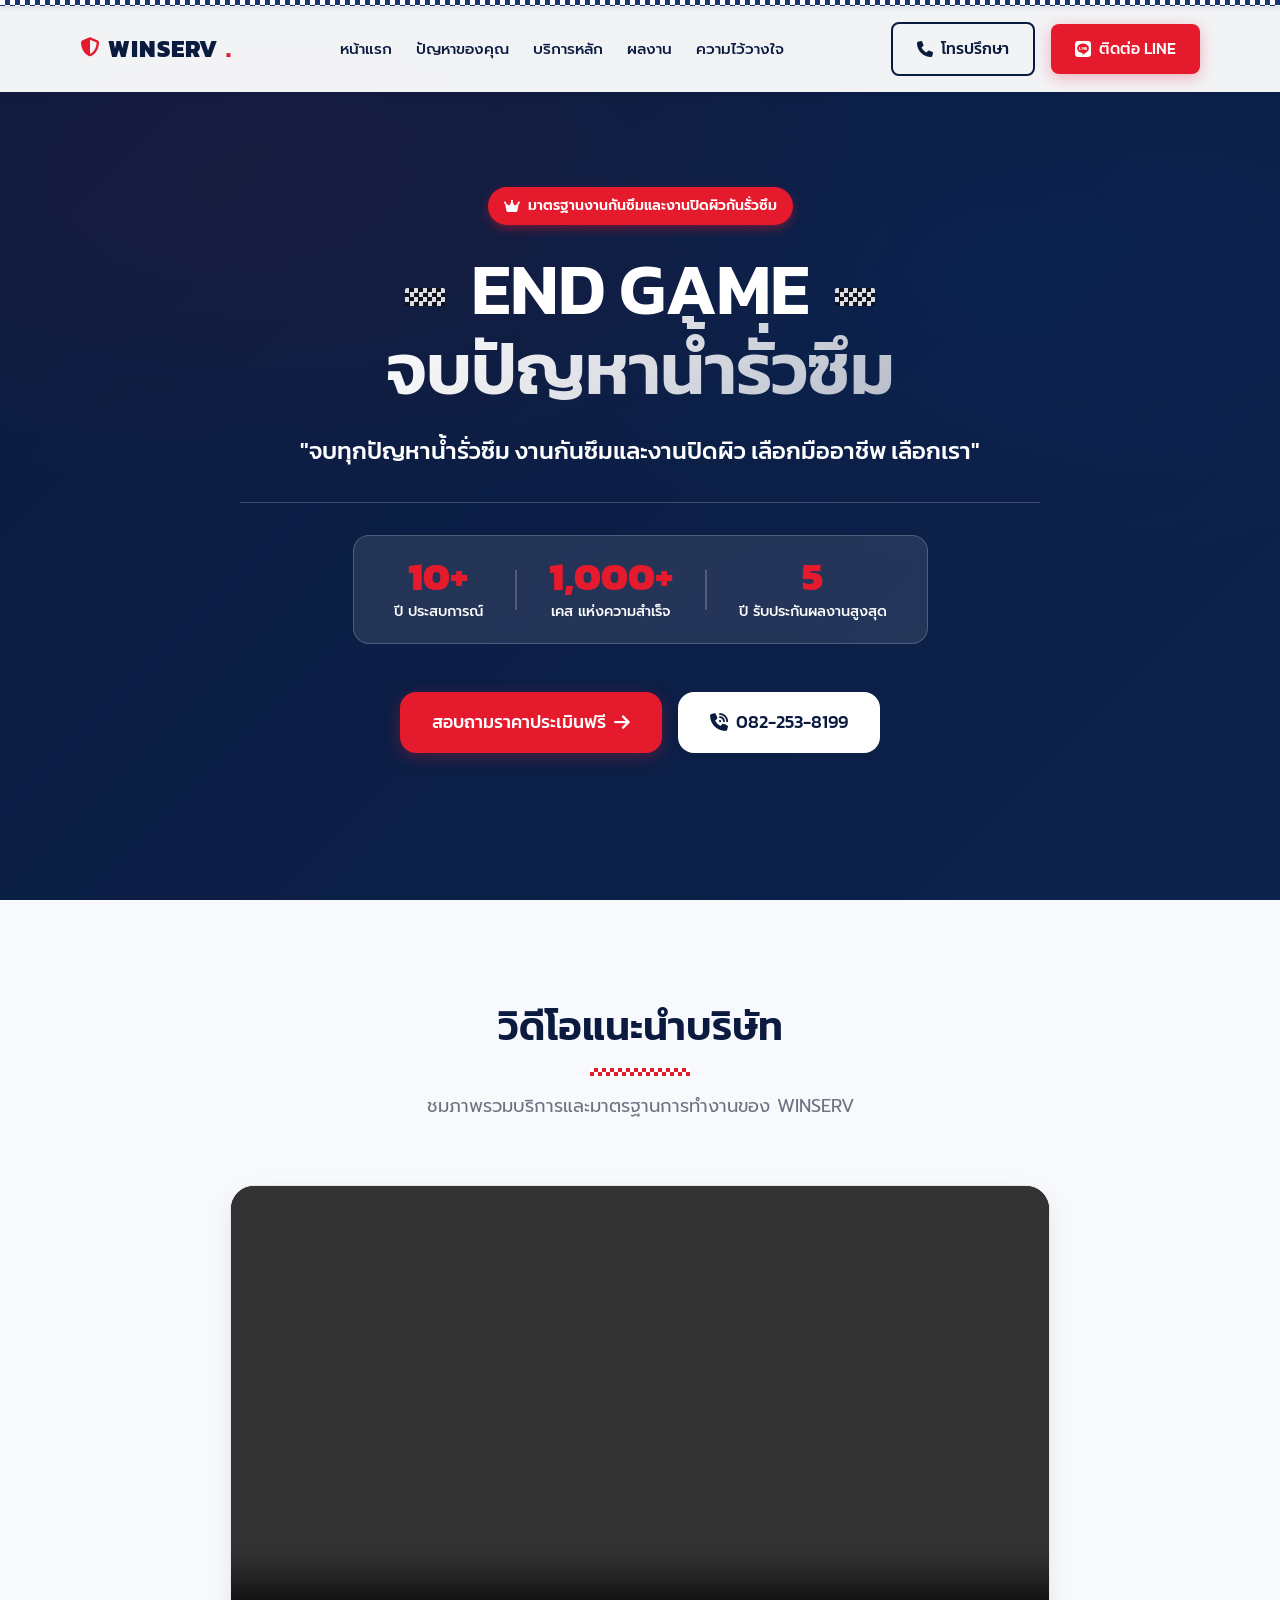
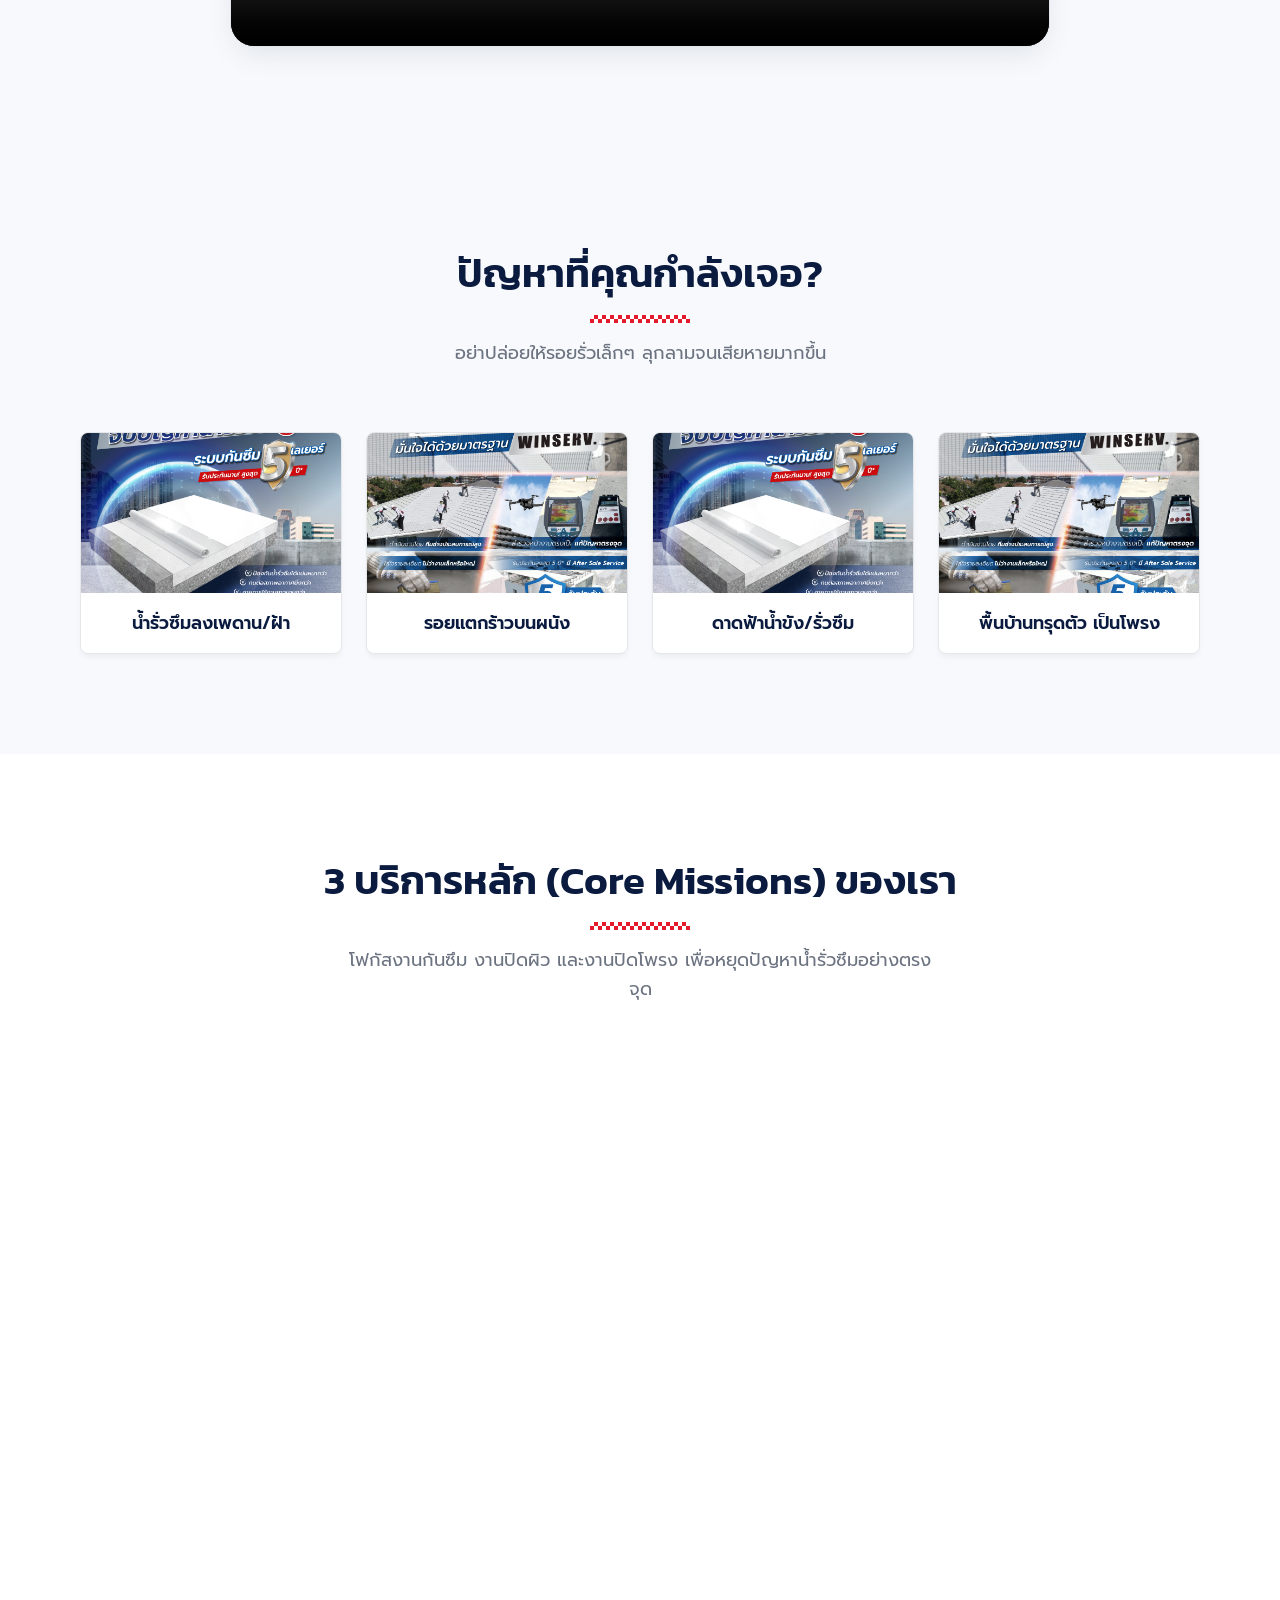
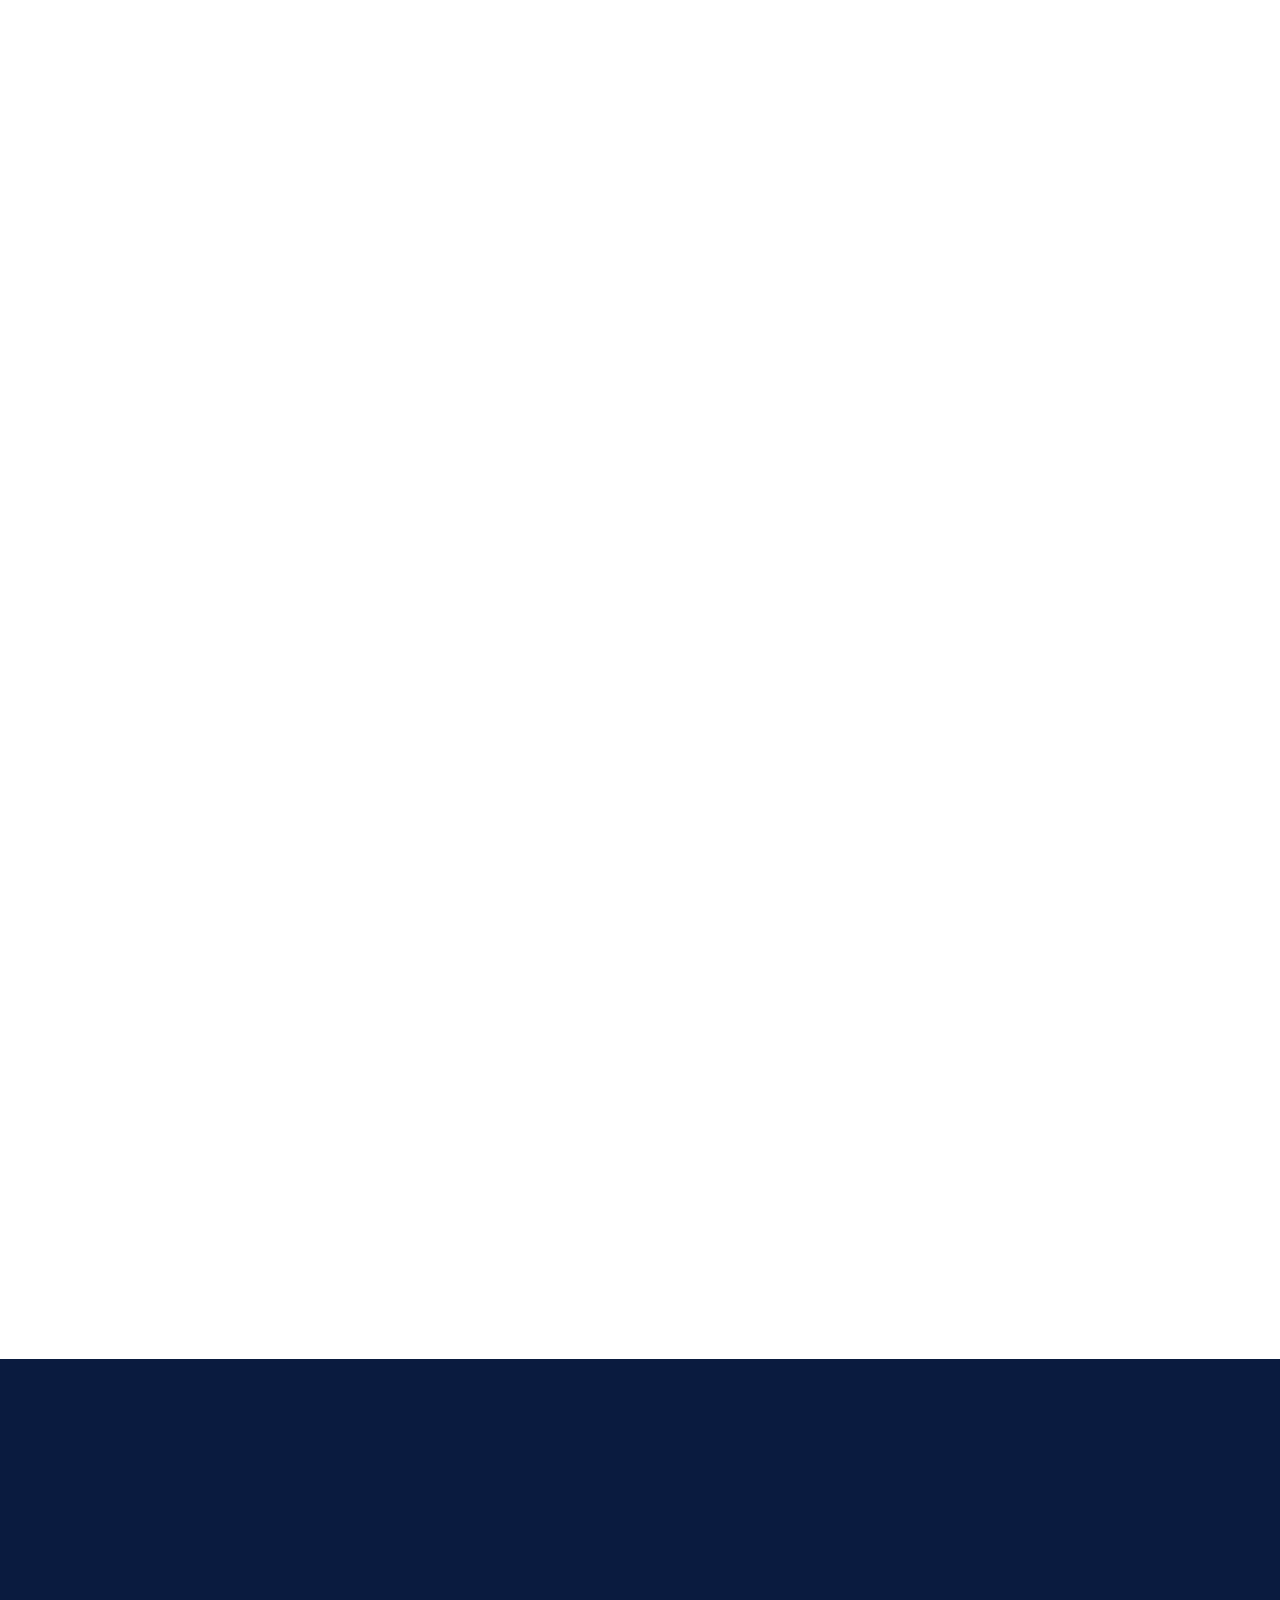
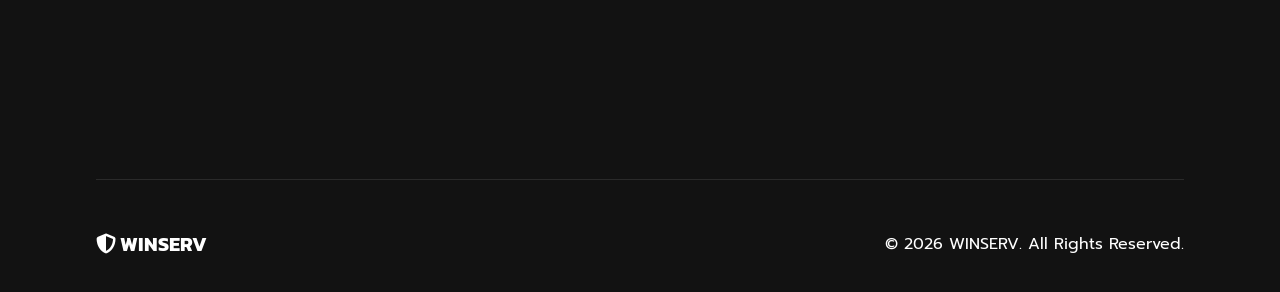
==== commit 60b624d7: "Add local partner logos and move company video section Store partner logos under assets/logos, updat" ====
--- a/index.html
+++ b/index.html
@@ -77,9 +77,6 @@
     <!-- Hero Section -->
     <section class="hero" id="hero">
         <div class="hero-bg">
-            <video autoplay loop muted playsinline>
-                <source src="VDO_WINSERV_Company Profile_low res.mp4" type="video/mp4">
-            </video>
             <div class="video-overlay"></div>
         </div>
         <div class="container hero-content">
@@ -120,6 +117,24 @@
                 <a href="tel:0822538199" class="btn btn-white btn-lg">
                     <i class="fa-solid fa-phone-volume"></i> 082-253-8199
                 </a>
+            </div>
+        </div>
+    </section>
+
+    <!-- Company Profile Video (Separated from Hero) -->
+    <section class="company-video bg-light" id="company-video">
+        <div class="container container-sm">
+            <div class="section-title reveal">
+                <h2>วิดีโอแนะนำบริษัท</h2>
+                <div class="title-line chequered-line"></div>
+                <p>ชมภาพรวมบริการและมาตรฐานการทำงานของ WINSERV</p>
+            </div>
+
+            <div class="video-card reveal delay-1">
+                <video class="company-video-player" controls playsinline preload="metadata">
+                    <source src="VDO_WINSERV_Company Profile_low res.mp4" type="video/mp4">
+                    เบราว์เซอร์ของคุณไม่รองรับการเล่นวิดีโอ
+                </video>
             </div>
         </div>
     </section>
@@ -307,29 +322,23 @@
 
             <div class="partner-logos reveal delay-1">
                 <div class="partner-card">
-                    <img src="https://www.lh.co.th/assets/images/logo.svg" alt="Land & Houses" class="brand-logo"
-                        referrerpolicy="no-referrer">
+                    <img src="assets/logos/lh.svg" alt="Land & Houses" class="brand-logo">
                 </div>
                 <div class="partner-card">
-                    <img src="https://www.sansiri.com/common/assets/images/logo/sansiri-logo-2022.svg" alt="Sansiri"
-                        class="brand-logo" referrerpolicy="no-referrer">
+                    <img src="assets/logos/sansiri.svg" alt="Sansiri" class="brand-logo">
                 </div>
                 <div class="partner-card">
-                    <img src="https://www.pf.co.th/assets/img/logo-pf.svg" alt="Property Perfect" class="brand-logo"
-                        referrerpolicy="no-referrer">
+                    <img src="assets/logos/pf.svg" alt="Property Perfect" class="brand-logo">
                 </div>
                 <div class="partner-card border-brand">
-                    <img src="https://www.windsor.co.th/assets/images/logo.png" alt="WINDSOR" class="brand-logo"
-                        referrerpolicy="no-referrer">
+                    <img src="assets/logos/windsor.png" alt="WINDSOR" class="brand-logo">
                 </div>
                 <div class="partner-card border-brand">
-                    <img src="https://www.google.com/s2/favicons?domain=amigothailand.com&sz=128" alt="AMIGO"
-                        class="brand-logo" referrerpolicy="no-referrer">
+                    <img src="assets/logos/amigo.png" alt="AMIGO" class="brand-logo">
                     <span style="font-size: 1rem; color: #121212; padding-left: 8px;">AMIGO</span>
                 </div>
                 <div class="partner-card border-brand">
-                    <img src="https://tostemthailand.com/wp-content/themes/tostem/assets/images/logo.svg" alt="TOSTEM"
-                        class="brand-logo" referrerpolicy="no-referrer">
+                    <img src="assets/logos/tostem.svg" alt="TOSTEM" class="brand-logo">
                 </div>
             </div>
         </div>
--- a/style.css
+++ b/style.css
@@ -449,16 +449,11 @@
     height: 100%;
     z-index: 1;
     overflow: hidden;
-}
-
-.hero-bg video {
-    width: 100%;
-    height: 100%;
-    object-fit: cover;
-    position: absolute;
-    top: 50%;
-    left: 50%;
-    transform: translate(-50%, -50%);
+    /* Fallback background when video is separated */
+    background:
+        radial-gradient(1200px 600px at 20% 20%, rgba(229, 26, 45, 0.25), transparent 55%),
+        radial-gradient(900px 500px at 80% 30%, rgba(0, 123, 255, 0.18), transparent 60%),
+        linear-gradient(135deg, rgba(10, 27, 63, 1), rgba(26, 54, 115, 1));
 }
 
 .video-overlay {
@@ -557,6 +552,22 @@
     gap: 16px;
 }
 
+/* ----------------- COMPANY VIDEO SECTION ----------------- */
+.video-card {
+    background: var(--white);
+    border-radius: var(--radius-lg);
+    box-shadow: var(--shadow-md);
+    overflow: hidden;
+    border: 1px solid var(--gray-light);
+}
+
+.company-video-player {
+    width: 100%;
+    aspect-ratio: 16 / 9;
+    display: block;
+    background: #000;
+}
+
 /* ----------------- PROBLEMS SECTION ----------------- */
 .problems-grid {
     display: grid;
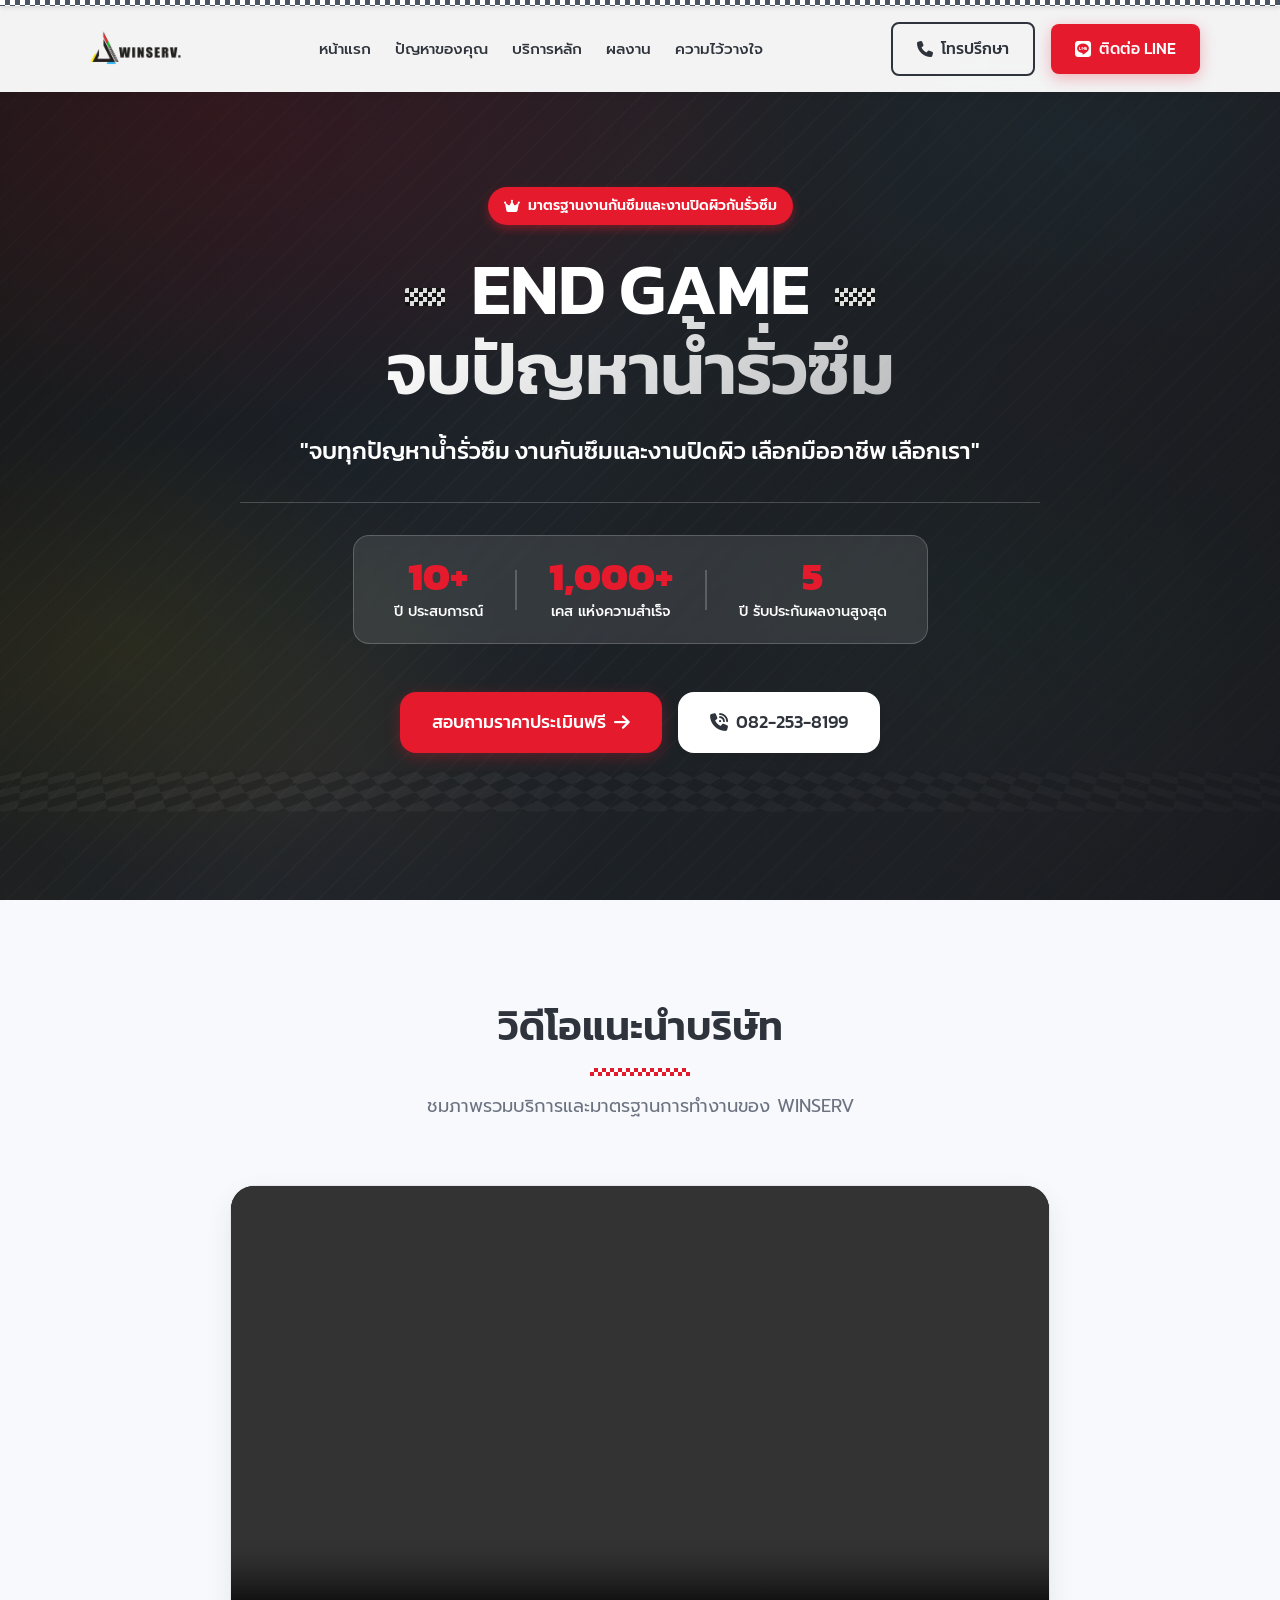
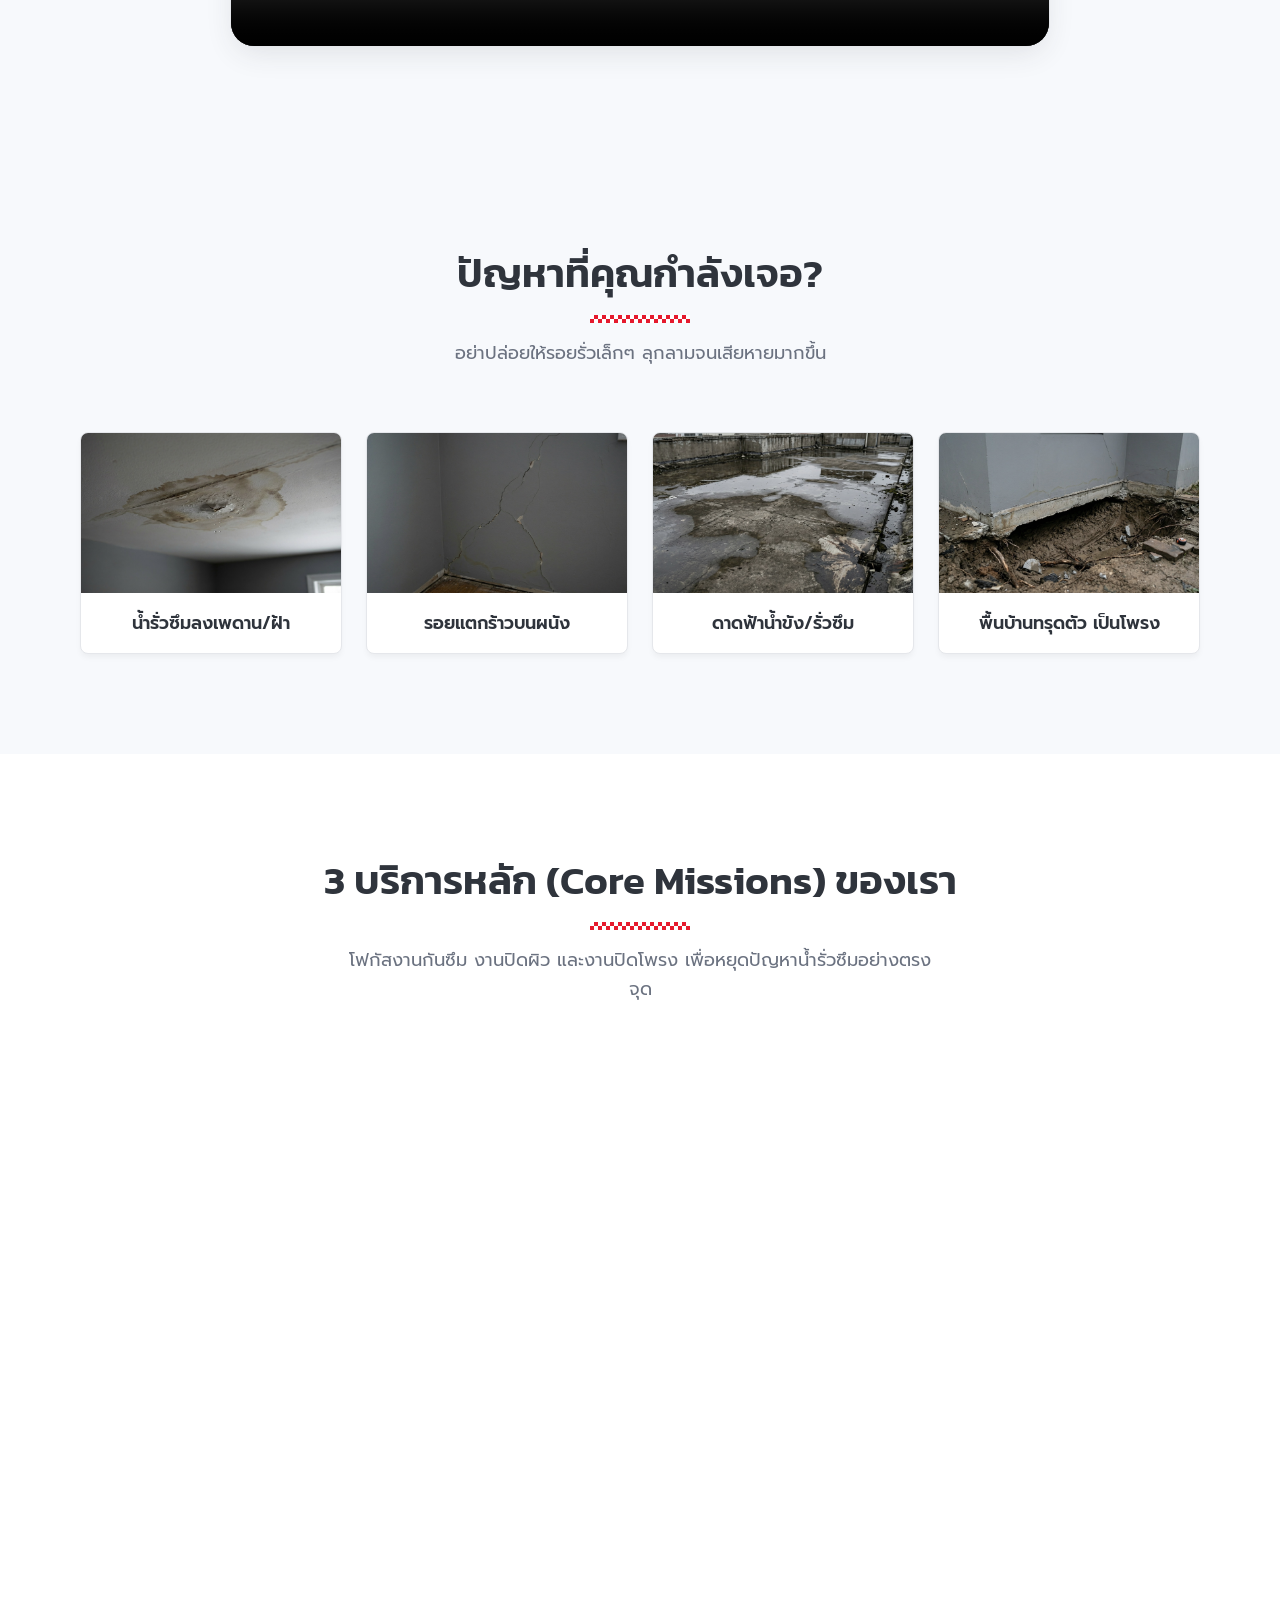
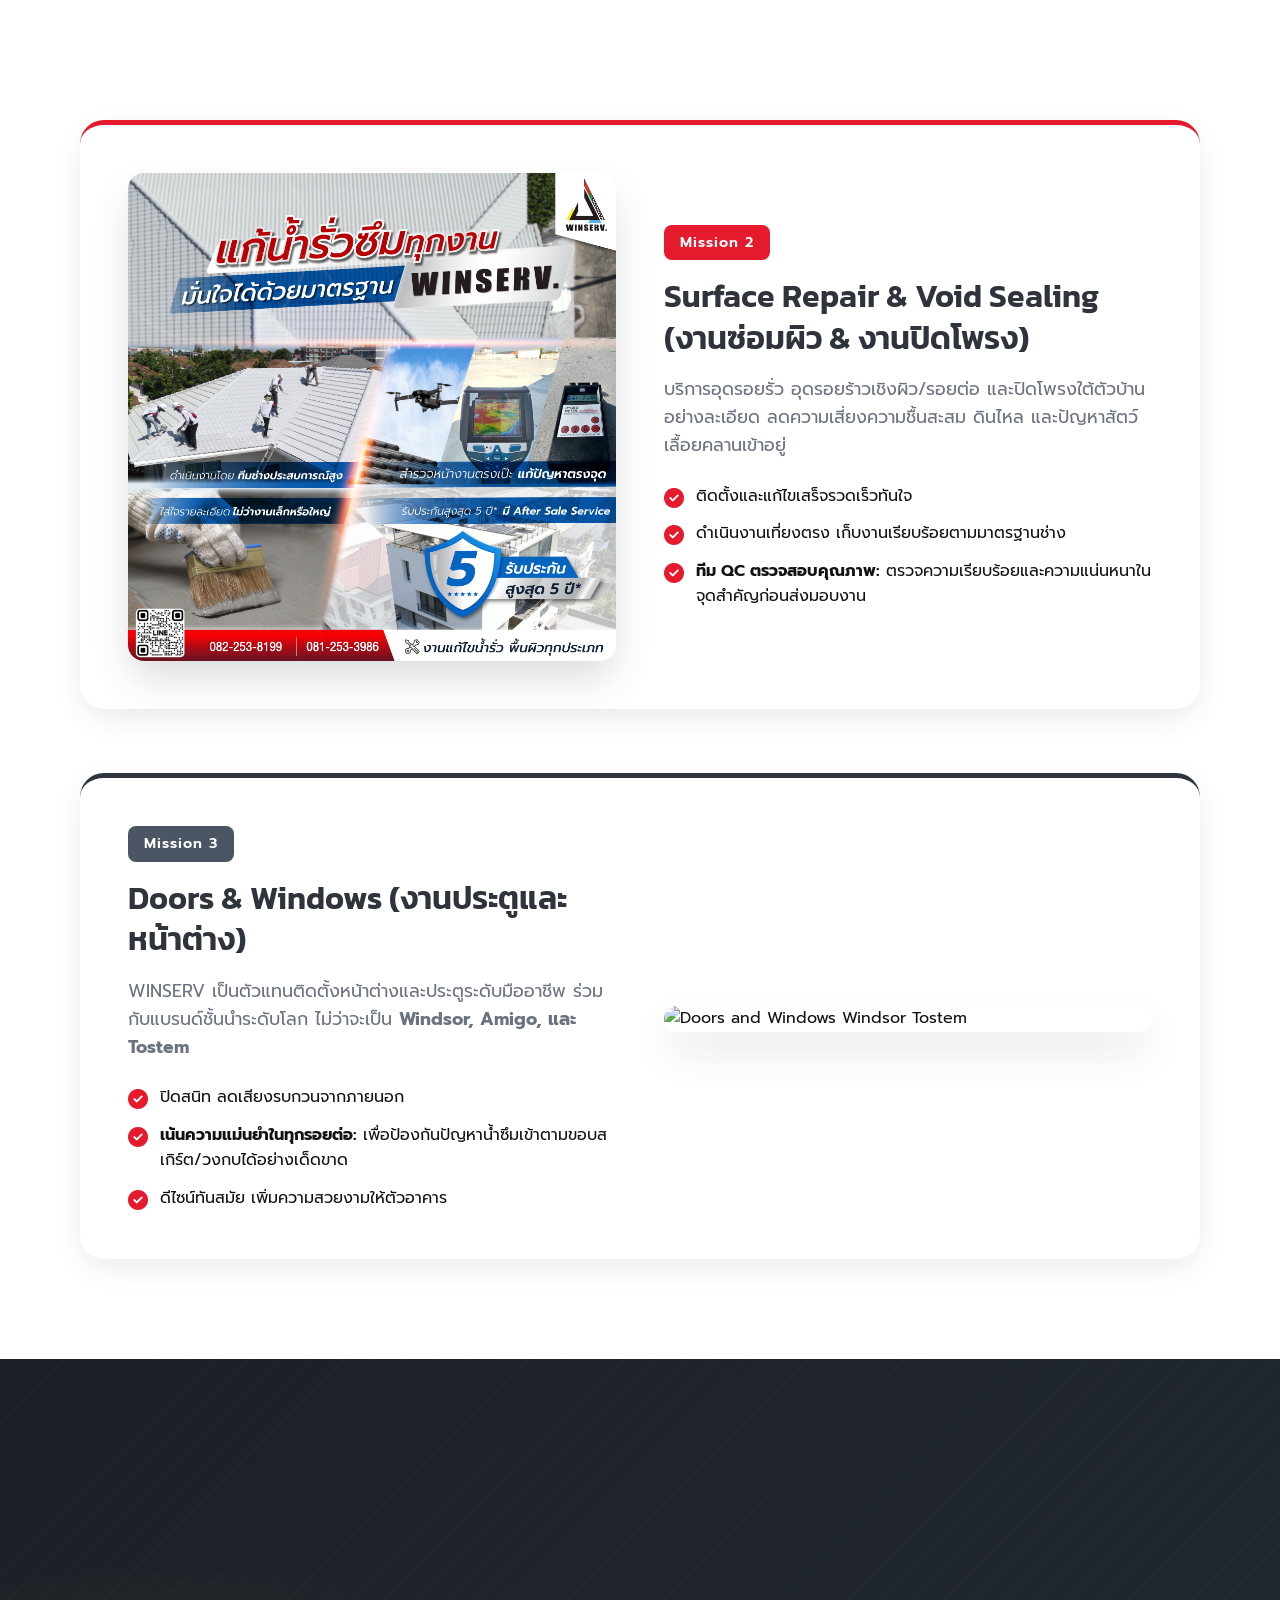
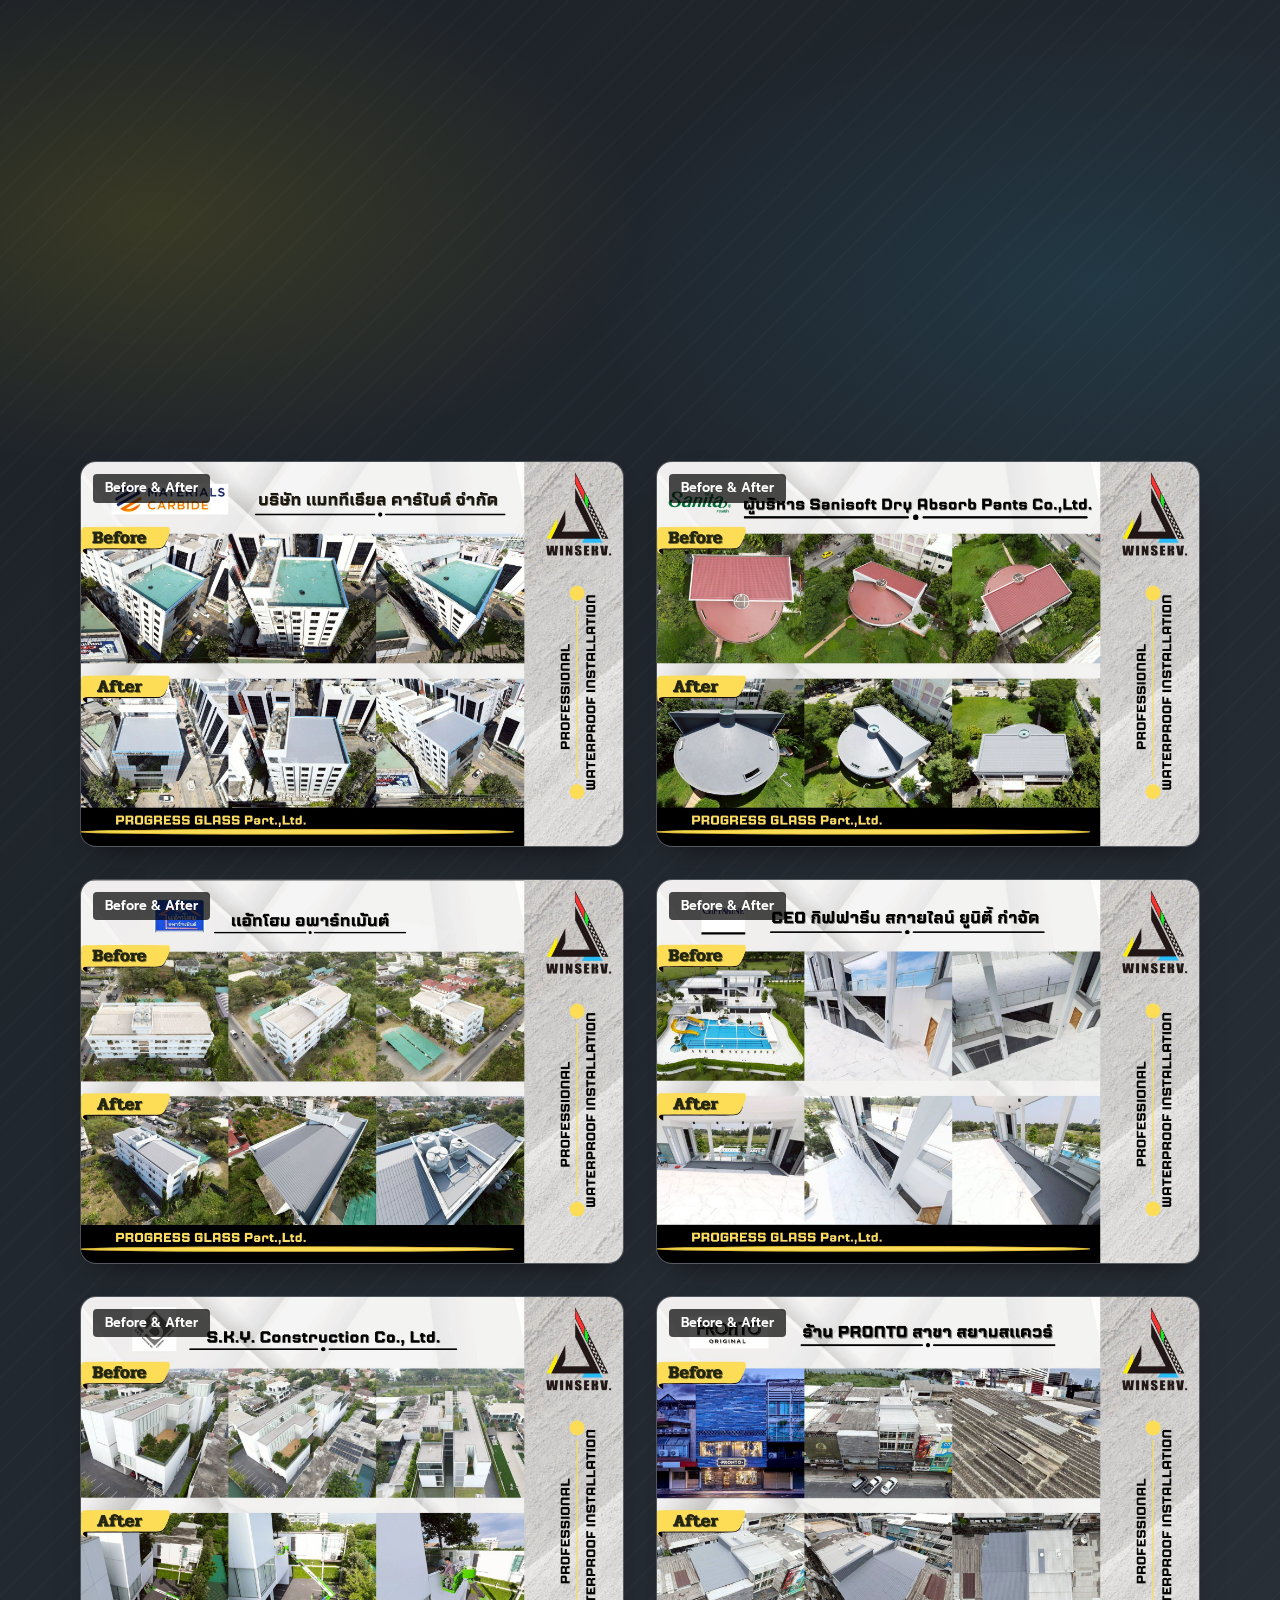
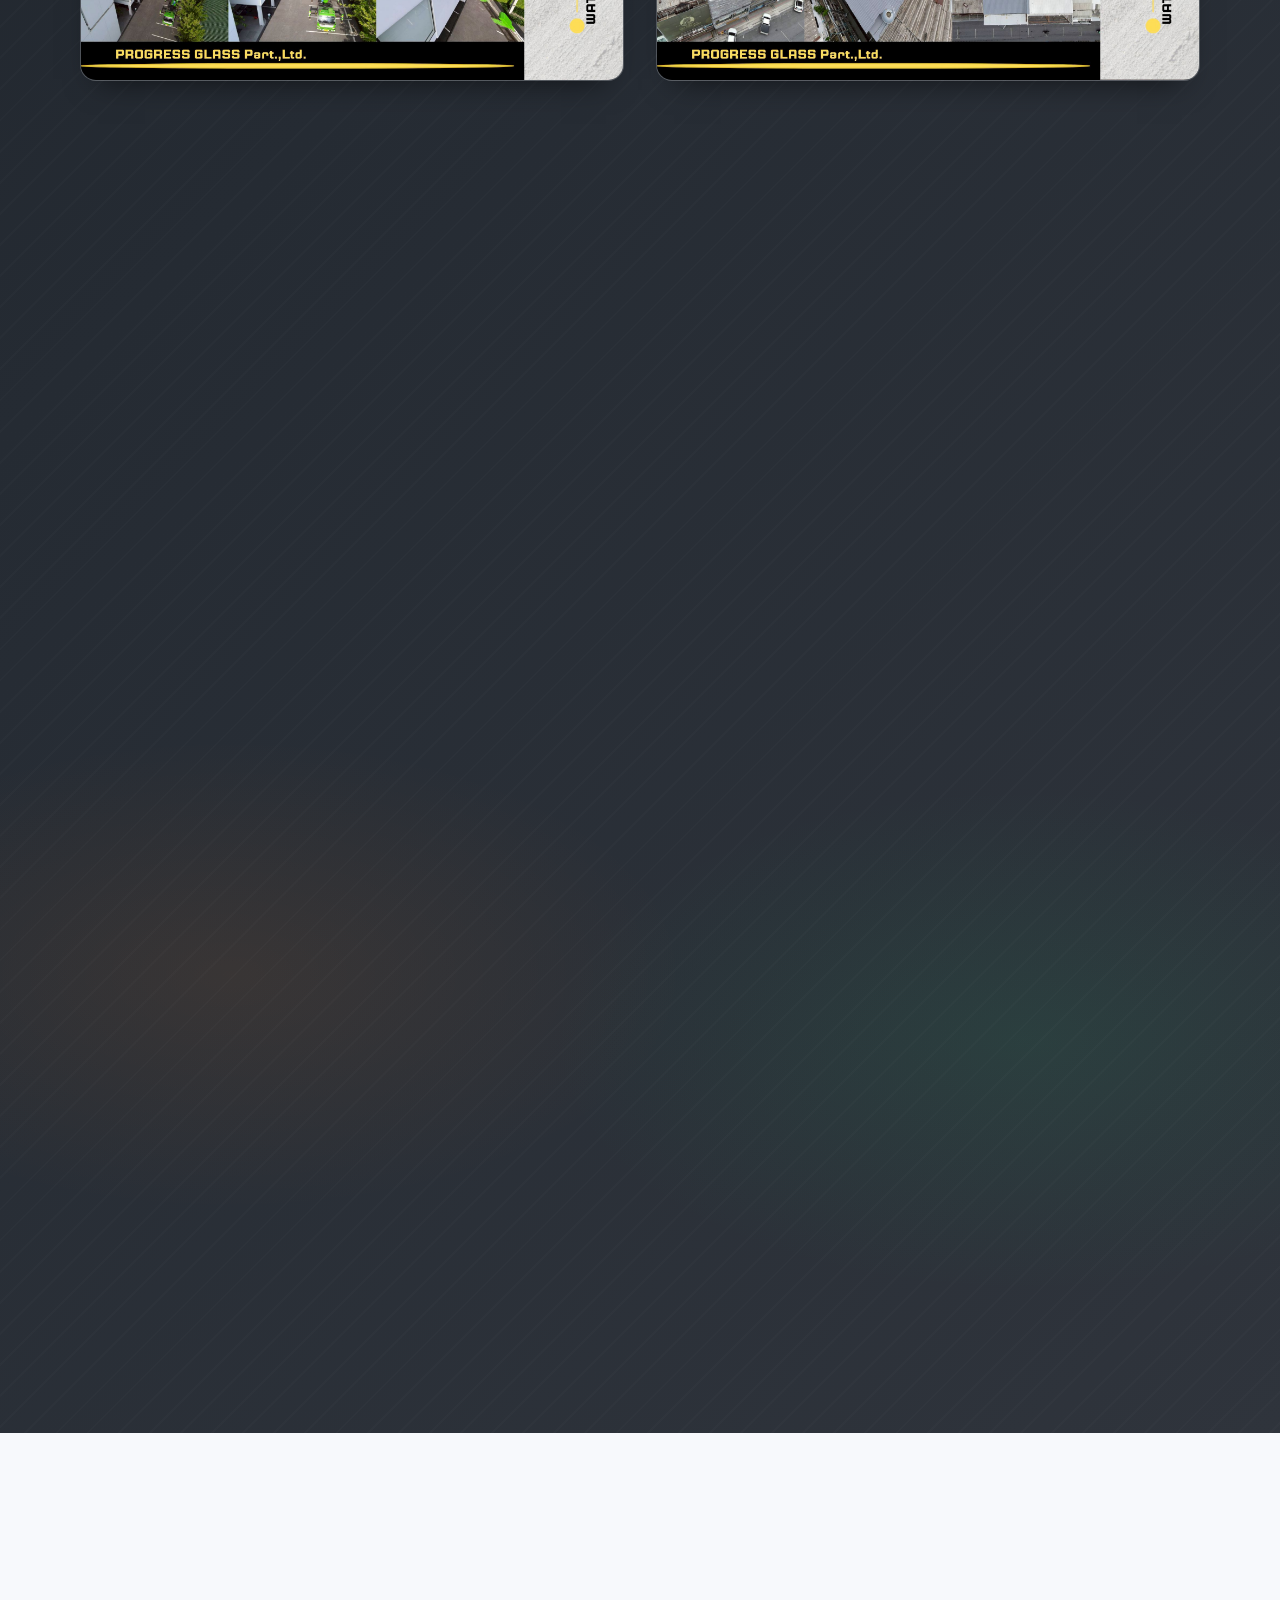
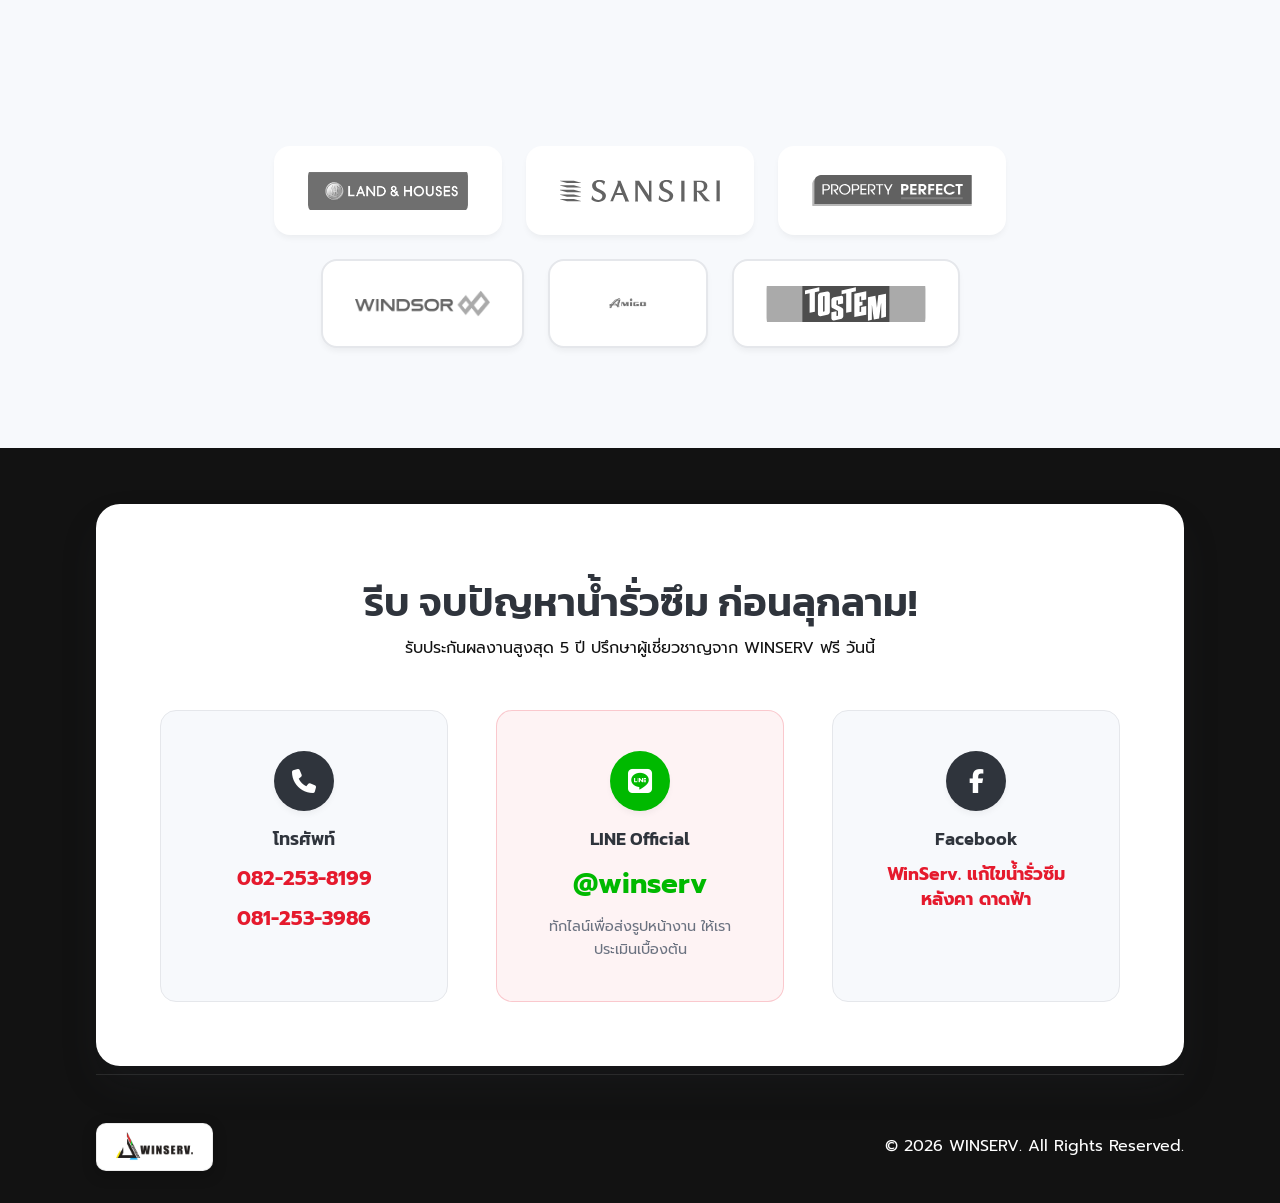
==== commit e0fa64e5: "Change Pic & Banner" ====
--- a/index.html
+++ b/index.html
@@ -25,6 +25,7 @@
 
     <!-- Custom CSS -->
     <link rel="stylesheet" href="style.css">
+    <link rel="icon" type="image/jpeg" href="logo%20winserv/Winserv%20Logo.jpg">
 </head>
 
 <body>
@@ -36,8 +37,7 @@
     <header class="navbar" id="navbar">
         <div class="container nav-content">
             <a href="#" class="logo">
-                <span class="logo-icon"><i class="fa-solid fa-shield-halved"></i></span>
-                WINSERV<span class="dot">.</span>
+                <img src="logo%20winserv/Winserv%20Logo2-transparent.png" alt="WINSERV" class="site-logo-horizontal">
             </a>
 
             <nav class="nav-links">
@@ -151,25 +151,25 @@
             <div class="problems-grid">
                 <div class="problem-card reveal">
                     <div class="problem-img">
-                        <img src="assets/mockups/mockup-problem-ceiling-leak.jpg" alt="น้ำรั่วซึมจากเพดาน">
+                        <img src="problem/problem-ceiling-leak.jpg" alt="น้ำรั่วซึมจากเพดาน">
                     </div>
                     <div class="problem-cap">น้ำรั่วซึมลงเพดาน/ฝ้า</div>
                 </div>
                 <div class="problem-card reveal delay-1">
                     <div class="problem-img">
-                        <img src="assets/mockups/mockup-problem-wall-cracks.jpg" alt="รอยแตกร้าวบนผนังบ้าน">
+                        <img src="problem/problem-wall-cracks.jpg" alt="รอยแตกร้าวบนผนังบ้าน">
                     </div>
                     <div class="problem-cap">รอยแตกร้าวบนผนัง</div>
                 </div>
                 <div class="problem-card reveal delay-2">
                     <div class="problem-img">
-                        <img src="assets/mockups/mockup-problem-rooftop-ponding.jpg" alt="ดาดฟ้าน้ำขังและรั่วซึม">
+                        <img src="problem/problem-rooftop-ponding.jpg" alt="ดาดฟ้าน้ำขังและรั่วซึม">
                     </div>
                     <div class="problem-cap">ดาดฟ้าน้ำขัง/รั่วซึม</div>
                 </div>
                 <div class="problem-card reveal delay-3">
                     <div class="problem-img">
-                        <img src="assets/mockups/mockup-problem-floor-void.jpg" alt="พื้นบ้านทรุดตัวเป็นโพรง">
+                        <img src="problem/problem-floor-void.jpg" alt="พื้นบ้านทรุดตัวเป็นโพรง">
                     </div>
                     <div class="problem-cap">พื้นบ้านทรุดตัว เป็นโพรง</div>
                 </div>
@@ -250,7 +250,7 @@
                         </ul>
                     </div>
                     <div class="mission-visual">
-                        <img src="https://placehold.co/800x600/E51A2D/FFFFFF?text=Doors+and+Windows"
+                        <img src="Winserv_03.png"
                             alt="Doors and Windows Windsor Tostem" class="img-main">
                     </div>
                 </div>
@@ -268,43 +268,108 @@
             </div>
 
             <div class="bna-grid">
-                <!-- Project 1 -->
-                <div class="bna-card reveal">
-                    <div class="bna-images">
-                        <div class="bna-img before">
-                            <span class="img-label">ก่อนทำ (Before)</span>
-                            <img src="https://placehold.co/600x400/333333/FFFFFF?text=Before+-+Old+Roof"
-                                alt="ก่อนทำ ดาดฟ้าเก่าร้าว">
-                        </div>
-                        <div class="bna-img after">
-                            <span class="img-label">หลังทำ (After)</span>
-                            <img src="https://placehold.co/600x400/0A1B3F/FFFFFF?text=After+-+New+Roof"
-                                alt="หลังทำ ระบบ 5 เลเยอร์ดาดฟ้าใหม่">
-                        </div>
-                    </div>
-                    <div class="bna-info">
-                        <h3>แก้ปัญหาน้ำรั่วดาดฟ้า อพาร์ทเมนท์</h3>
-                        <p>ใช้โดรนสำรวจ และทำระบบกันซึม 5 เลเยอร์ ปกป้องผู้พักอาศัย 100%</p>
-                    </div>
-                </div>
-
-                <!-- Project 2 -->
-                <div class="bna-card reveal delay-1">
-                    <div class="bna-images">
-                        <div class="bna-img before">
-                            <span class="img-label">ก่อนทำ (Before)</span>
-                            <img src="https://placehold.co/600x400/333333/FFFFFF?text=Before+-+Factory+Roof"
-                                alt="ก่อนทำ หลังคางานโรงงาน">
-                        </div>
-                        <div class="bna-img after">
-                            <span class="img-label">หลังทำ (After)</span>
-                            <img src="https://placehold.co/600x400/0A1B3F/FFFFFF?text=After+-+Factory+Roof"
-                                alt="หลังทำ กันซึมหลังคาเมทัลชีท">
-                        </div>
-                    </div>
-                    <div class="bna-info">
-                        <h3>งานกันซึมหลังคา โกดังสินค้า</h3>
-                        <p>ลดภาวะความร้อนด้วย Thermal Scan และเคลือบกันซึมปิดตามรอยน็อตแบบมิดชิด</p>
+                <!-- Real works: composite Before & After images from /result -->
+                <div class="bna-card bna-single reveal">
+                    <div class="bna-single-img">
+                        <span class="img-label">Before &amp; After</span>
+                        <img src="result/LINE_ALBUM_ผลงานตัวอย่างพร้อมโลโก้ลูกค้า_260327_1.jpg"
+                            alt="ผลงานกันซึม WINSERV ชุดที่ 1">
+                    </div>
+                </div>
+
+                <div class="bna-card bna-single reveal delay-1">
+                    <div class="bna-single-img">
+                        <span class="img-label">Before &amp; After</span>
+                        <img src="result/LINE_ALBUM_ผลงานตัวอย่างพร้อมโลโก้ลูกค้า_260327_2.jpg"
+                            alt="ผลงานกันซึม WINSERV ชุดที่ 2">
+                    </div>
+                </div>
+
+                <div class="bna-card bna-single reveal delay-2">
+                    <div class="bna-single-img">
+                        <span class="img-label">Before &amp; After</span>
+                        <img src="result/LINE_ALBUM_ผลงานตัวอย่างพร้อมโลโก้ลูกค้า_260327_3.jpg"
+                            alt="ผลงานกันซึม WINSERV ชุดที่ 3">
+                    </div>
+                </div>
+
+                <div class="bna-card bna-single reveal delay-3">
+                    <div class="bna-single-img">
+                        <span class="img-label">Before &amp; After</span>
+                        <img src="result/LINE_ALBUM_ผลงานตัวอย่างพร้อมโลโก้ลูกค้า_260327_4.jpg"
+                            alt="ผลงานกันซึม WINSERV ชุดที่ 4">
+                    </div>
+                </div>
+
+                <div class="bna-card bna-single reveal">
+                    <div class="bna-single-img">
+                        <span class="img-label">Before &amp; After</span>
+                        <img src="result/LINE_ALBUM_ผลงานตัวอย่างพร้อมโลโก้ลูกค้า_260327_5.jpg"
+                            alt="ผลงานกันซึม WINSERV ชุดที่ 5">
+                    </div>
+                </div>
+
+                <div class="bna-card bna-single reveal delay-1">
+                    <div class="bna-single-img">
+                        <span class="img-label">Before &amp; After</span>
+                        <img src="result/LINE_ALBUM_ผลงานตัวอย่างพร้อมโลโก้ลูกค้า_260327_6.jpg"
+                            alt="ผลงานกันซึม WINSERV ชุดที่ 6">
+                    </div>
+                </div>
+
+                <div class="bna-card bna-single reveal delay-2">
+                    <div class="bna-single-img">
+                        <span class="img-label">Before &amp; After</span>
+                        <img src="result/LINE_ALBUM_ผลงานตัวอย่างพร้อมโลโก้ลูกค้า_260327_7.jpg"
+                            alt="ผลงานกันซึม WINSERV ชุดที่ 7">
+                    </div>
+                </div>
+
+                <div class="bna-card bna-single reveal delay-3">
+                    <div class="bna-single-img">
+                        <span class="img-label">Before &amp; After</span>
+                        <img src="result/LINE_ALBUM_ผลงานตัวอย่างพร้อมโลโก้ลูกค้า_260327_8.jpg"
+                            alt="ผลงานกันซึม WINSERV ชุดที่ 8">
+                    </div>
+                </div>
+
+                <div class="bna-card bna-single reveal">
+                    <div class="bna-single-img">
+                        <span class="img-label">Before &amp; After</span>
+                        <img src="result/LINE_ALBUM_ผลงานตัวอย่างพร้อมโลโก้ลูกค้า_260327_9.jpg"
+                            alt="ผลงานกันซึม WINSERV ชุดที่ 9">
+                    </div>
+                </div>
+
+                <div class="bna-card bna-single reveal delay-1">
+                    <div class="bna-single-img">
+                        <span class="img-label">Before &amp; After</span>
+                        <img src="result/LINE_ALBUM_ผลงานตัวอย่างพร้อมโลโก้ลูกค้า_260327_10.jpg"
+                            alt="ผลงานกันซึม WINSERV ชุดที่ 10">
+                    </div>
+                </div>
+
+                <div class="bna-card bna-single reveal delay-2">
+                    <div class="bna-single-img">
+                        <span class="img-label">Before &amp; After</span>
+                        <img src="result/LINE_ALBUM_ผลงานตัวอย่างพร้อมโลโก้ลูกค้า_260327_11.jpg"
+                            alt="ผลงานกันซึม WINSERV ชุดที่ 11">
+                    </div>
+                </div>
+
+                <div class="bna-card bna-single reveal delay-3">
+                    <div class="bna-single-img">
+                        <span class="img-label">Before &amp; After</span>
+                        <img src="result/LINE_ALBUM_ผลงานตัวอย่างพร้อมโลโก้ลูกค้า_260327_12.jpg"
+                            alt="ผลงานกันซึม WINSERV ชุดที่ 12">
+                    </div>
+                </div>
+
+                <div class="bna-card bna-single reveal">
+                    <div class="bna-single-img">
+                        <span class="img-label">Before &amp; After</span>
+                        <img src="result/LINE_ALBUM_ผลงานตัวอย่างพร้อมโลโก้ลูกค้า_260327_13.jpg"
+                            alt="ผลงานกันซึม WINSERV ชุดที่ 13">
                     </div>
                 </div>
             </div>
@@ -322,7 +387,7 @@
 
             <div class="partner-logos reveal delay-1">
                 <div class="partner-card">
-                    <img src="assets/logos/lh.svg" alt="Land & Houses" class="brand-logo">
+                    <img src="assets/logos/lh.png" alt="Land & Houses" class="brand-logo">
                 </div>
                 <div class="partner-card">
                     <img src="assets/logos/sansiri.svg" alt="Sansiri" class="brand-logo">
@@ -335,7 +400,6 @@
                 </div>
                 <div class="partner-card border-brand">
                     <img src="assets/logos/amigo.png" alt="AMIGO" class="brand-logo">
-                    <span style="font-size: 1rem; color: #121212; padding-left: 8px;">AMIGO</span>
                 </div>
                 <div class="partner-card border-brand">
                     <img src="assets/logos/tostem.svg" alt="TOSTEM" class="brand-logo">
@@ -369,10 +433,12 @@
                         <p class="text-sm">ทักไลน์เพื่อส่งรูปหน้างาน ให้เราประเมินเบื้องต้น</p>
                     </div>
 
-                    <div class="contact-item">
+                    <div class="contact-item facebook-card"
+                        onclick="window.open('https://www.facebook.com/search/top/?q=WinServ%20%E0%B9%81%E0%B8%81%E0%B9%89%E0%B9%84%E0%B8%82%E0%B8%99%E0%B9%89%E0%B8%B3%E0%B8%A3%E0%B8%B1%E0%B9%88%E0%B8%A7%E0%B8%8B%E0%B8%B6%E0%B8%A1%E0%B8%AB%E0%B8%A5%E0%B8%B1%E0%B8%87%E0%B8%84%E0%B8%B2%20%E0%B8%94%E0%B8%B2%E0%B8%94%E0%B8%9F%E0%B9%89%E0%B8%B2','_blank','noopener,noreferrer')">
                         <div class="c-icon"><i class="fa-brands fa-facebook-f"></i></div>
                         <h4>Facebook</h4>
-                        <a href="#" style="font-size: 1.1rem; line-height: 1.4;">WinServ. แก้ไขน้ำรั่วซึมหลังคา
+                        <a href="https://www.facebook.com/search/top/?q=WinServ%20%E0%B9%81%E0%B8%81%E0%B9%89%E0%B9%84%E0%B8%82%E0%B8%99%E0%B9%89%E0%B8%B3%E0%B8%A3%E0%B8%B1%E0%B9%88%E0%B8%A7%E0%B8%8B%E0%B8%B6%E0%B8%A1%E0%B8%AB%E0%B8%A5%E0%B8%B1%E0%B8%87%E0%B8%84%E0%B8%B2%20%E0%B8%94%E0%B8%B2%E0%B8%94%E0%B8%9F%E0%B9%89%E0%B8%B2"
+                            target="_blank" rel="noopener noreferrer" style="font-size: 1.1rem; line-height: 1.4;">WinServ. แก้ไขน้ำรั่วซึมหลังคา
                             ดาดฟ้า</a>
                     </div>
                 </div>
@@ -380,12 +446,23 @@
 
             <div class="footer-bottom">
                 <div class="footer-logo">
-                    <i class="fa-solid fa-shield-halved"></i> WINSERV
+                    <img src="logo%20winserv/Winserv%20Logo2-transparent.png" alt="WINSERV" class="site-logo-horizontal footer-logo-image">
                 </div>
                 <p>&copy; 2026 WINSERV. All Rights Reserved.</p>
             </div>
         </div>
     </footer>
+
+    <!-- Lightbox for portfolio images -->
+    <div class="lightbox" id="lightbox" aria-hidden="true">
+        <div class="lightbox-backdrop" id="lightbox-backdrop"></div>
+        <div class="lightbox-content">
+            <button class="lightbox-close" id="lightbox-close" aria-label="Close image">
+                <i class="fa-solid fa-xmark"></i>
+            </button>
+            <img src="" alt="" class="lightbox-img" id="lightbox-img">
+        </div>
+    </div>
 
     <!-- JS -->
     <script src="script.js"></script>
--- a/style.css
+++ b/style.css
@@ -6,13 +6,17 @@
 
 :root {
     /* Brand Colors */
-    --primary: #0A1B3F;
-    /* Deep Navy Blue */
-    --primary-light: #1A3673;
+    --primary: #2F343C;
+    /* Graphite Gray */
+    --primary-light: #4B5563;
     --secondary: #E51A2D;
     /* Strong Red */
     --secondary-hover: #C41525;
-    --accent: #007BFF;
+    --accent: #4B5563;
+    --logo-yellow: #ffdf00;
+    --logo-cyan: #22c6ff;
+    --logo-green: #21b66f;
+    --logo-orange: #ff8a2a;
 
     /* Neutrals */
     --light: #F7F9FC;
@@ -27,8 +31,8 @@
     --radius-lg: 24px;
 
     --shadow-sm: 0 4px 6px -1px rgba(0, 0, 0, 0.05);
-    --shadow-md: 0 10px 30px -5px rgba(10, 27, 63, 0.1);
-    --shadow-lg: 0 20px 40px -5px rgba(10, 27, 63, 0.15);
+    --shadow-md: 0 10px 30px -5px rgba(47, 52, 60, 0.12);
+    --shadow-lg: 0 20px 40px -5px rgba(47, 52, 60, 0.18);
 
     /* Typography */
     --font-heading: 'Kanit', sans-serif;
@@ -247,21 +251,15 @@
 .logo {
     display: flex;
     align-items: center;
-    gap: 8px;
-    font-family: var(--font-heading);
-    font-size: 1.5rem;
-    font-weight: 800;
-    color: var(--primary);
-    letter-spacing: 1px;
-}
-
-.logo-icon {
-    color: var(--secondary);
-    font-size: 1.2rem;
-}
-
-.logo .dot {
-    color: var(--secondary);
+    line-height: 0;
+}
+
+.site-logo-horizontal {
+    height: 40px;
+    width: auto;
+    border-radius: 0;
+    object-fit: contain;
+    display: block;
 }
 
 .nav-links {
@@ -313,7 +311,7 @@
     left: 0;
     width: 100%;
     height: 100vh;
-    background-color: rgba(10, 27, 63, 0.95);
+    background-color: rgba(47, 52, 60, 0.95);
     backdrop-filter: blur(10px);
     z-index: 2000;
     transform: translateX(100%);
@@ -362,7 +360,7 @@
 .chequered-strip {
     width: 100%;
     height: 6px;
-    background-image: conic-gradient(#1A3673 90deg, #ffffff 90deg 180deg, #1A3673 180deg 270deg, #ffffff 270deg);
+    background-image: conic-gradient(#4B5563 90deg, #ffffff 90deg 180deg, #4B5563 180deg 270deg, #ffffff 270deg);
     background-size: 10px 10px;
     position: fixed;
     top: 0;
@@ -449,17 +447,64 @@
     height: 100%;
     z-index: 1;
     overflow: hidden;
-    /* Fallback background when video is separated */
     background:
-        radial-gradient(1200px 600px at 20% 20%, rgba(229, 26, 45, 0.25), transparent 55%),
-        radial-gradient(900px 500px at 80% 30%, rgba(0, 123, 255, 0.18), transparent 60%),
-        linear-gradient(135deg, rgba(10, 27, 63, 1), rgba(26, 54, 115, 1));
+        radial-gradient(560px 320px at 10% 72%, rgba(255, 223, 0, 0.16), transparent 68%),
+        radial-gradient(520px 290px at 88% 16%, rgba(34, 198, 255, 0.14), transparent 70%),
+        radial-gradient(480px 280px at 82% 68%, rgba(33, 182, 111, 0.12), transparent 72%),
+        radial-gradient(430px 250px at 28% 88%, rgba(255, 138, 42, 0.1), transparent 72%),
+        radial-gradient(950px 520px at 16% 10%, rgba(229, 26, 45, 0.3), transparent 62%),
+        radial-gradient(800px 460px at 86% 88%, rgba(255, 255, 255, 0.08), transparent 66%),
+        repeating-linear-gradient(135deg,
+            rgba(255, 255, 255, 0.045) 0px,
+            rgba(255, 255, 255, 0.045) 2px,
+            transparent 2px,
+            transparent 20px),
+        linear-gradient(125deg, #1f242a 0%, #2f343c 45%, #3a4049 100%);
+}
+
+.hero-bg::before {
+    content: "";
+    position: absolute;
+    inset: 0;
+    background:
+        repeating-linear-gradient(45deg,
+            rgba(255, 255, 255, 0.09) 0 16px,
+            rgba(0, 0, 0, 0.12) 16px 32px);
+    opacity: 0.08;
+    mix-blend-mode: soft-light;
+    transform: translateX(-12%);
+}
+
+.hero-bg::after {
+    content: "";
+    position: absolute;
+    left: -8%;
+    right: -8%;
+    bottom: 8%;
+    height: 76px;
+    background:
+        conic-gradient(from 45deg,
+            rgba(255, 255, 255, 0.85) 0 25%,
+            rgba(18, 18, 18, 0.9) 0 50%,
+            rgba(255, 255, 255, 0.85) 0 75%,
+            rgba(18, 18, 18, 0.9) 0 100%);
+    background-size: 28px 28px;
+    opacity: 0.11;
+    transform: perspective(500px) rotateX(58deg);
+    filter: blur(0.4px);
 }
 
 .video-overlay {
     position: absolute;
     inset: 0;
-    background: rgba(10, 27, 63, 0.75);
+    background:
+        linear-gradient(120deg, rgba(15, 16, 20, 0.72) 0%, rgba(15, 16, 20, 0.52) 42%, rgba(15, 16, 20, 0.82) 100%),
+        radial-gradient(900px 420px at 22% 16%, rgba(229, 26, 45, 0.16), transparent 68%),
+        linear-gradient(90deg,
+            rgba(255, 223, 0, 0.05) 0%,
+            rgba(34, 198, 255, 0.04) 26%,
+            rgba(33, 182, 111, 0.04) 55%,
+            rgba(255, 138, 42, 0.04) 100%);
     z-index: 2;
 }
 
@@ -708,6 +753,34 @@
 }
 
 /* ----------------- PORTFOLIO (BEFORE & AFTER) ----------------- */
+.portfolio {
+    position: relative;
+    overflow: hidden;
+    background:
+        radial-gradient(700px 360px at 12% 14%, rgba(255, 223, 0, 0.12), transparent 70%),
+        radial-gradient(720px 380px at 86% 16%, rgba(34, 198, 255, 0.1), transparent 72%),
+        radial-gradient(640px 340px at 80% 88%, rgba(33, 182, 111, 0.1), transparent 74%),
+        radial-gradient(620px 320px at 18% 86%, rgba(255, 138, 42, 0.08), transparent 74%),
+        linear-gradient(135deg, #1b2026 0%, #252b33 50%, #2f343c 100%);
+}
+
+.portfolio::before {
+    content: "";
+    position: absolute;
+    inset: 0;
+    background:
+        repeating-linear-gradient(135deg,
+            rgba(255, 255, 255, 0.05) 0 2px,
+            transparent 2px 22px);
+    opacity: 0.28;
+    pointer-events: none;
+}
+
+.portfolio .container {
+    position: relative;
+    z-index: 1;
+}
+
 .bna-grid {
     display: grid;
     grid-template-columns: repeat(2, 1fr);
@@ -715,17 +788,20 @@
 }
 
 .bna-card {
-    background: rgba(255, 255, 255, 0.05);
+    background:
+        linear-gradient(145deg, rgba(255, 255, 255, 0.08), rgba(255, 255, 255, 0.03));
     border-radius: var(--radius-md);
     overflow: hidden;
-    border: 1px solid rgba(255, 255, 255, 0.1);
+    border: 1px solid rgba(255, 255, 255, 0.16);
     transition: var(--transition);
+    box-shadow: 0 16px 30px -18px rgba(0, 0, 0, 0.65);
 }
 
 .bna-card:hover {
     transform: translateY(-5px);
-    background: rgba(255, 255, 255, 0.1);
-    border-color: rgba(255, 255, 255, 0.2);
+    background:
+        linear-gradient(145deg, rgba(255, 223, 0, 0.12), rgba(34, 198, 255, 0.08) 46%, rgba(33, 182, 111, 0.08));
+    border-color: rgba(255, 255, 255, 0.32);
 }
 
 .bna-images {
@@ -778,6 +854,85 @@
     color: var(--gray-light);
     font-size: 0.95rem;
     margin: 0;
+}
+
+/* Single image version (for composite Before & After images) */
+.bna-card.bna-single {
+    background:
+        linear-gradient(155deg, rgba(255, 255, 255, 0.09), rgba(255, 255, 255, 0.035));
+}
+
+.bna-single-img {
+    position: relative;
+    overflow: hidden;
+}
+
+.bna-single-img img {
+    width: 100%;
+    height: auto;
+    object-fit: contain;
+    border-radius: 0;
+    display: block;
+}
+
+/* Lightbox overlay for zooming portfolio images */
+.lightbox {
+    position: fixed;
+    inset: 0;
+    display: none;
+    align-items: center;
+    justify-content: center;
+    z-index: 3000;
+}
+
+.lightbox.active {
+    display: flex;
+}
+
+.lightbox-backdrop {
+    position: absolute;
+    inset: 0;
+    background: rgba(0, 0, 0, 0.8);
+    backdrop-filter: blur(4px);
+}
+
+.lightbox-content {
+    position: relative;
+    max-width: min(1200px, 96vw);
+    max-height: min(90vh, 700px);
+    padding: 8px;
+}
+
+.lightbox-img {
+    width: 100%;
+    height: 100%;
+    object-fit: contain;
+    border-radius: var(--radius-md);
+    box-shadow: var(--shadow-lg);
+    position: relative;
+    z-index: 1;
+    background: #000;
+}
+
+.lightbox-close {
+    position: absolute;
+    top: -40px;
+    right: 0;
+    background: rgba(0, 0, 0, 0.7);
+    color: #fff;
+    border: none;
+    border-radius: 999px;
+    width: 32px;
+    height: 32px;
+    display: flex;
+    align-items: center;
+    justify-content: center;
+    cursor: pointer;
+    z-index: 2;
+}
+
+.lightbox-close:hover {
+    background: rgba(229, 26, 45, 0.9);
 }
 
 /* ----------------- TRUST (PARTNERS) ----------------- */
@@ -893,6 +1048,10 @@
     box-shadow: var(--shadow-md);
 }
 
+.facebook-card {
+    cursor: pointer;
+}
+
 .highlight-box {
     background-color: rgba(229, 26, 45, 0.05);
     border-color: rgba(229, 26, 45, 0.2);
@@ -945,10 +1104,18 @@
 }
 
 .footer-logo {
-    font-family: var(--font-heading);
-    font-weight: 700;
-    font-size: 1.25rem;
-    color: var(--white);
+    display: inline-flex;
+    align-items: center;
+    justify-content: center;
+    background: #ffffff;
+    border: 1px solid rgba(0, 0, 0, 0.08);
+    border-radius: 10px;
+    padding: 6px 10px;
+    box-shadow: 0 4px 14px rgba(0, 0, 0, 0.25);
+}
+
+.footer-logo-image {
+    height: 34px;
 }
 
 /* ----------------- ANIMATIONS ----------------- */
